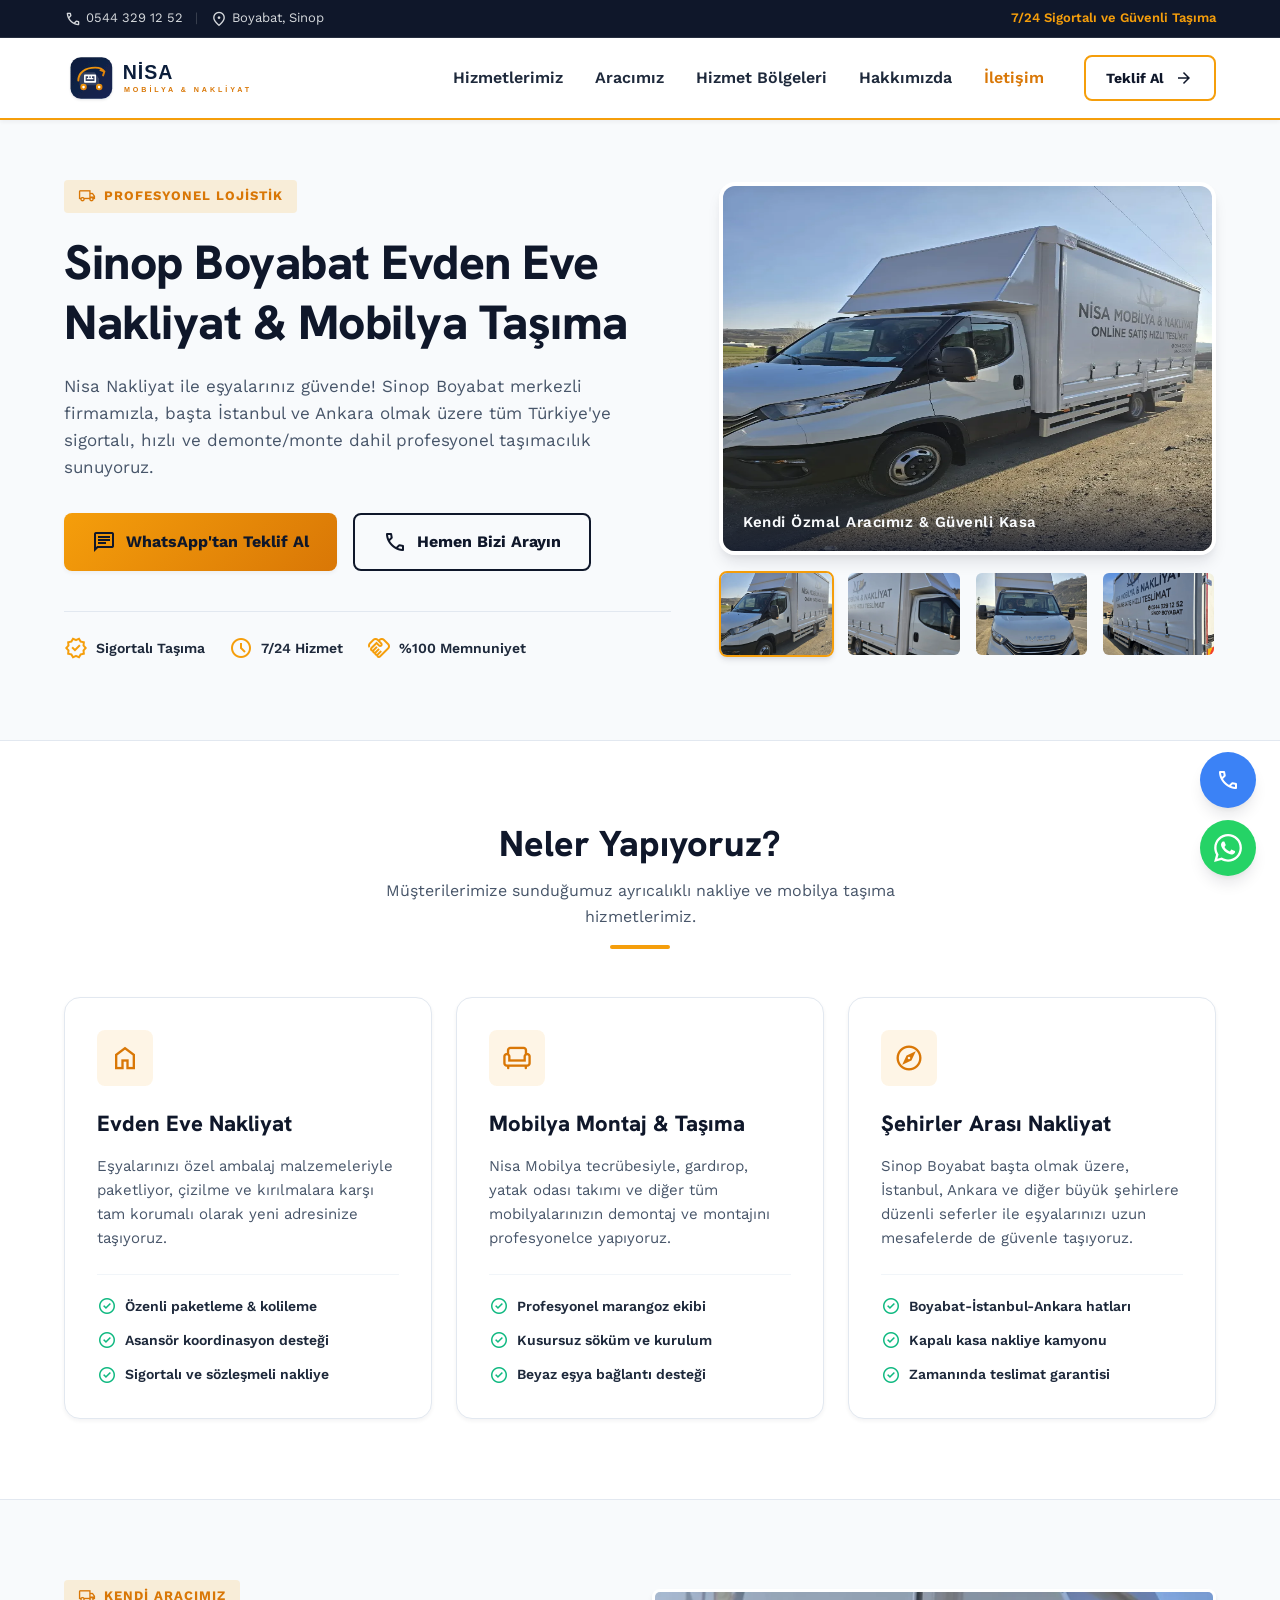
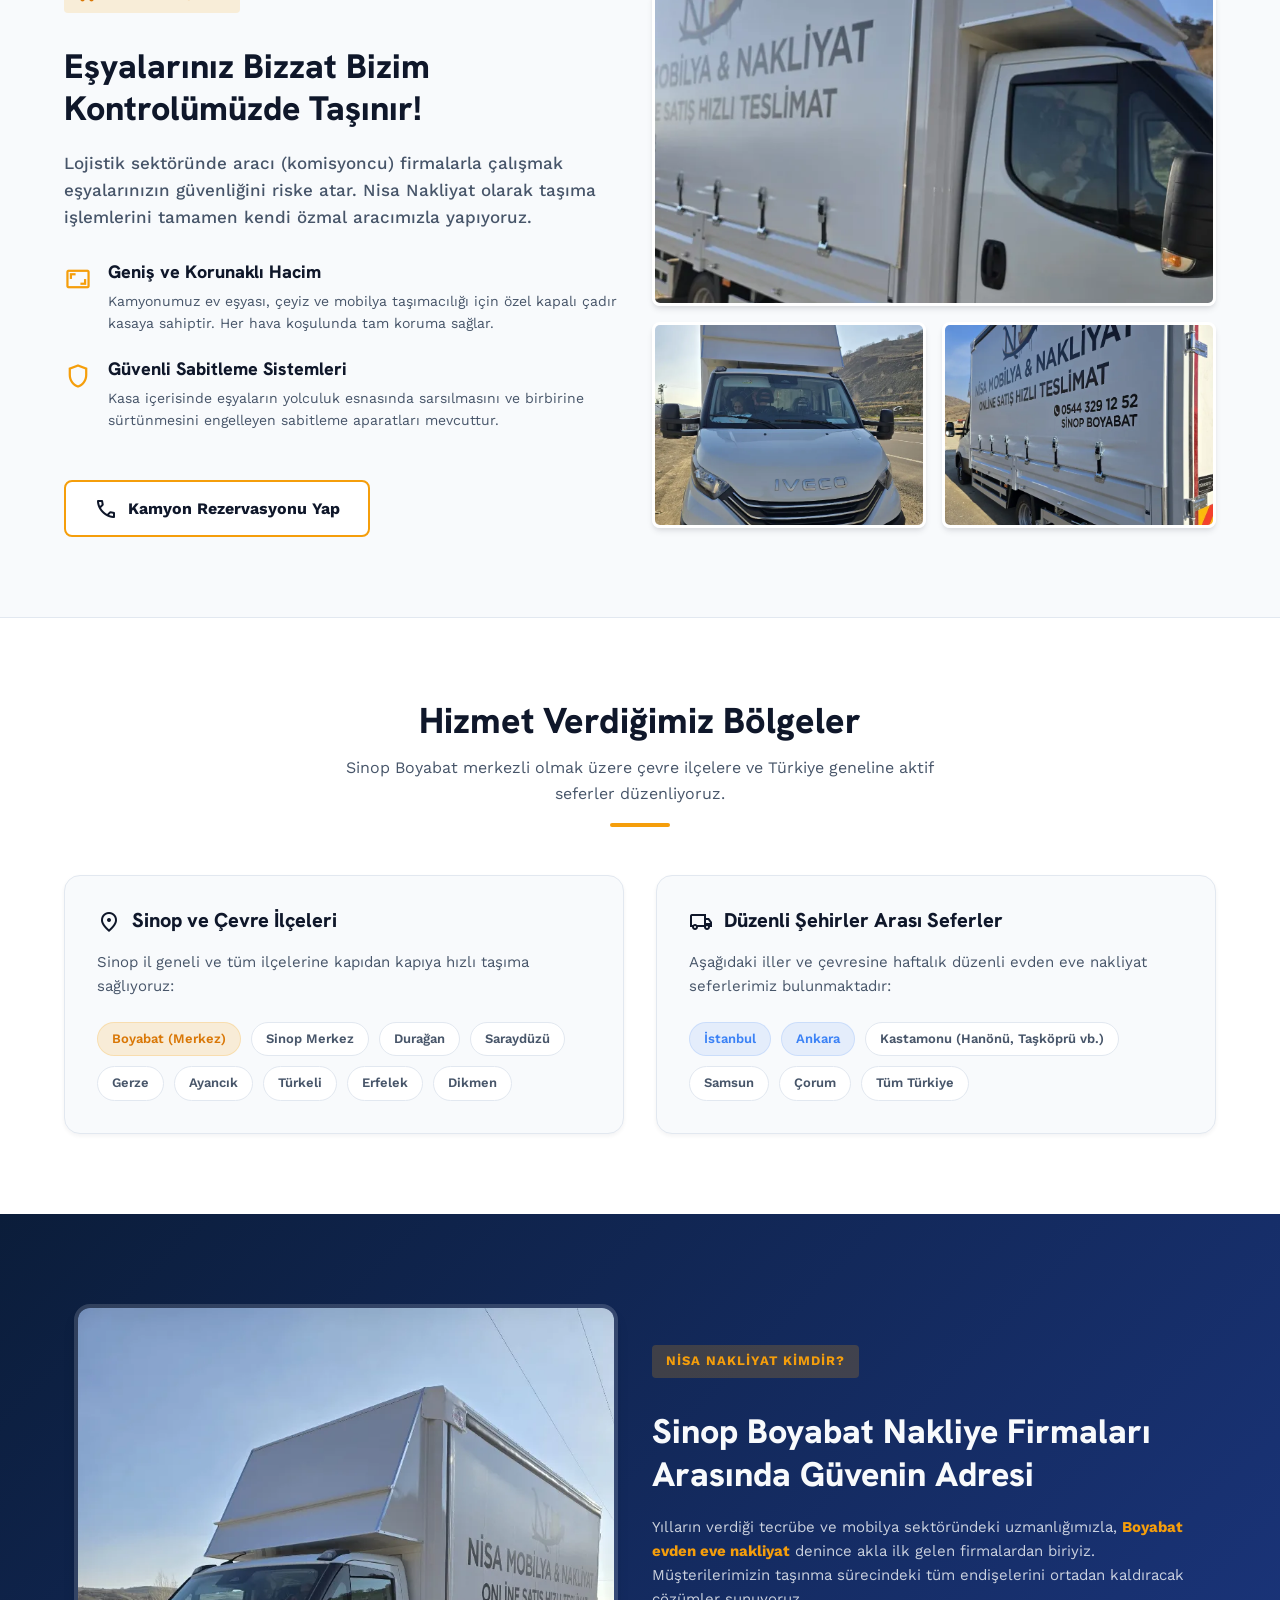
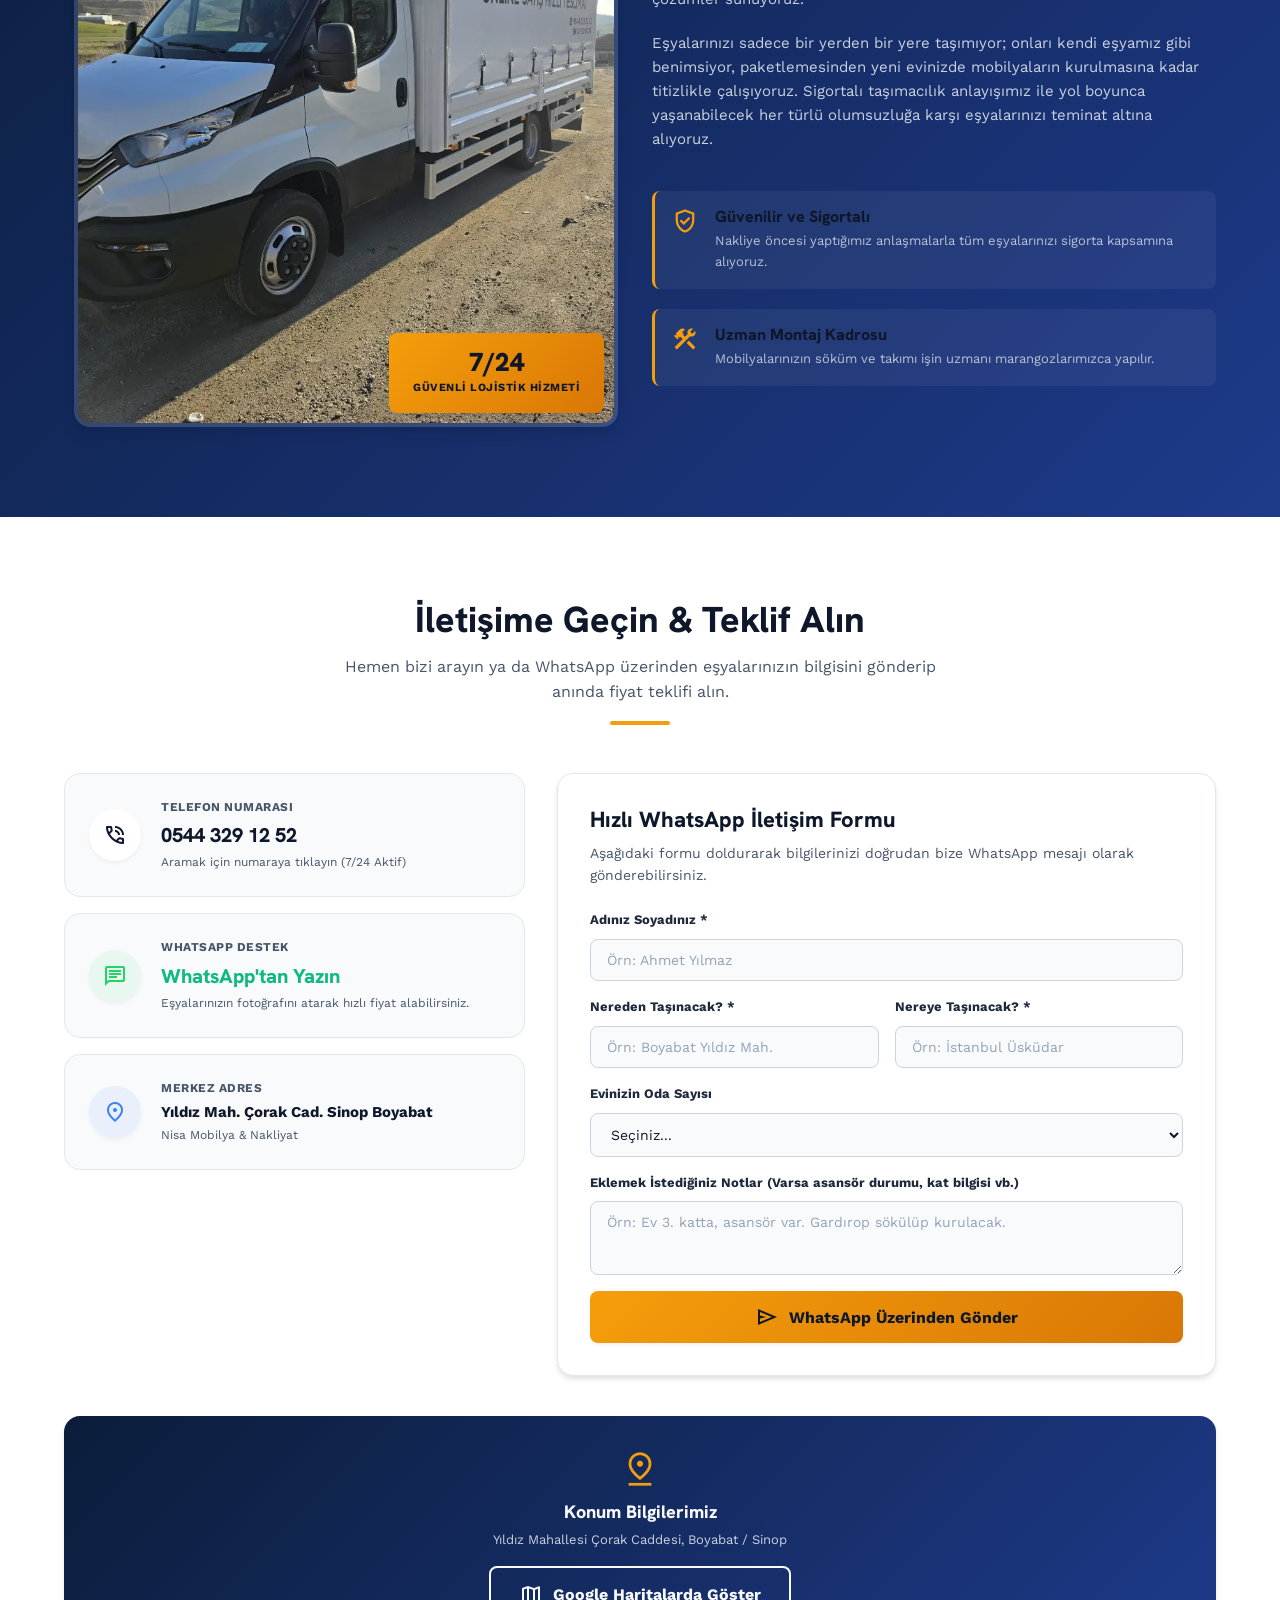
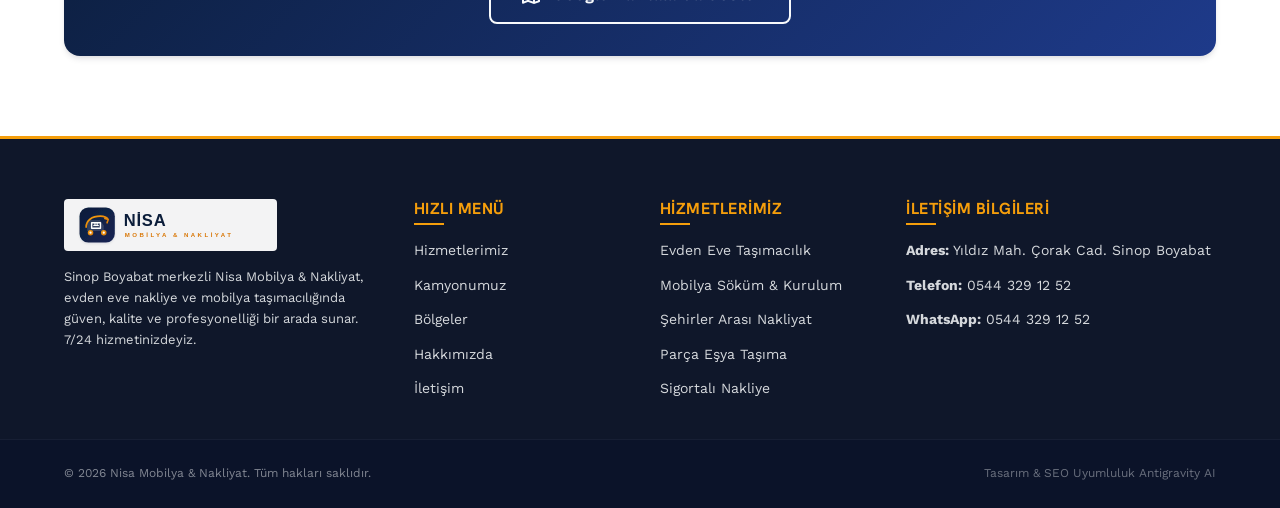
==== index.html @ 4dc44c71 "feat: Nisa Nakliyat SEO Landing Page" ====
<!DOCTYPE html>
<html lang="tr" class="scroll-smooth">
<head>
  <meta charset="UTF-8">
  <meta name="viewport" content="width=device-width, initial-scale=1.0">
  
  <!-- SEO Meta Tags -->
  <title>Boyabat Evden Eve Nakliyat & Mobilya Taşıma | Nisa Nakliyat</title>
  <meta name="description" content="Sinop Boyabat evden eve nakliyat, mobilya taşıma ve montaj hizmetleri. Boyabat'tan İstanbul ve Ankara başta olmak üzere tüm Türkiye'ye 7/24 sigortalı, güvenli nakliye.">
  <meta name="keywords" content="boyabat evden eve nakliyat, boyabat nakliyat, sinop boyabat nakliye, boyabat nakliye firmaları, nisa nakliyat, boyabat mobilya taşıma, durağan nakliyat, saraydüzü nakliyat, gerze nakliyat, sinop evden eve nakliyat, kastamonu nakliyat">
  <meta name="author" content="Nisa Nakliyat">
  <link rel="canonical" href="https://nisa-nakliyat.vercel.app/">
  
  <!-- Open Graph / Facebook -->
  <meta property="og:type" content="website">
  <meta property="og:url" content="https://nisa-nakliyat.vercel.app/">
  <meta property="og:title" content="Boyabat Evden Eve Nakliyat & Mobilya Taşıma | Nisa Nakliyat">
  <meta property="og:description" content="Sinop Boyabat'ta sigortalı, güvenli evden eve nakliyat ve mobilya taşıma. 7/24 kesintisiz hizmet ve uzman kadro.">
  <meta property="og:image" content="https://nisa-nakliyat.vercel.app/images/truck-landscape.webp">

  <!-- Twitter -->
  <meta property="twitter:card" content="summary_large_image">
  <meta property="twitter:url" content="https://nisa-nakliyat.vercel.app/">
  <meta property="twitter:title" content="Boyabat Evden Eve Nakliyat & Mobilya Taşıma | Nisa Nakliyat">
  <meta property="twitter:description" content="Sinop Boyabat'ta sigortalı, güvenli evden eve nakliyat ve mobilya taşıma. 7/24 kesintisiz hizmet ve uzman kadro.">
  <meta property="twitter:image" content="https://nisa-nakliyat.vercel.app/images/truck-landscape.webp">

  <!-- Fonts & Icons -->
  <link rel="preconnect" href="https://fonts.googleapis.com">
  <link rel="preconnect" href="https://fonts.gstatic.com" crossorigin>
  <link href="https://fonts.googleapis.com/css2?family=Hanken+Grotesk:wght@400;600;700;800;900&family=Work+Sans:wght@400;500;600&display=swap" rel="stylesheet">
  <link href="https://fonts.googleapis.com/css2?family=Material+Symbols+Outlined:wght,FILL@100..700,0..1" rel="stylesheet" />

  <!-- Stylesheet -->
  <link rel="stylesheet" href="style.css">

  <!-- JSON-LD LocalBusiness Structured Data (Critical for Google Local SEO) -->
  <script type="application/ld+json">
  {
    "@context": "https://schema.org",
    "@type": "MovingCompany",
    "name": "Nisa Nakliyat",
    "alternateName": "Nisa Mobilya & Nakliyat",
    "image": [
      "https://nisa-nakliyat.vercel.app/images/truck-landscape.webp",
      "https://nisa-nakliyat.vercel.app/images/truck-side.webp",
      "https://nisa-nakliyat.vercel.app/images/truck-front.webp"
    ],
    "@id": "https://nisa-nakliyat.vercel.app/#movingcompany",
    "url": "https://nisa-nakliyat.vercel.app/",
    "telephone": "+905443291252",
    "priceRange": "$$",
    "address": {
      "@type": "PostalAddress",
      "streetAddress": "Yıldız Mah. Çorak Cad.",
      "addressLocality": "Boyabat",
      "addressRegion": "Sinop",
      "postalCode": "57200",
      "addressCountry": "TR"
    },
    "geo": {
      "@type": "GeoCoordinates",
      "latitude": 41.4683,
      "longitude": 34.7675
    },
    "openingHoursSpecification": {
      "@type": "OpeningHoursSpecification",
      "dayOfWeek": [
        "Monday",
        "Tuesday",
        "Wednesday",
        "Thursday",
        "Friday",
        "Saturday",
        "Sunday"
      ],
      "opens": "00:00",
      "closes": "23:59"
    },
    "sameAs": [
      "https://wa.me/905443291252"
    ],
    "areaServed": [
      {
        "@type": "AdministrativeArea",
        "name": "Boyabat"
      },
      {
        "@type": "AdministrativeArea",
        "name": "Sinop"
      },
      {
        "@type": "AdministrativeArea",
        "name": "Durağan"
      },
      {
        "@type": "AdministrativeArea",
        "name": "Saraydüzü"
      },
      {
        "@type": "AdministrativeArea",
        "name": "Gerze"
      },
      {
        "@type": "AdministrativeArea",
        "name": "Kastamonu"
      },
      {
        "@type": "AdministrativeArea",
        "name": "İstanbul"
      },
      {
        "@type": "AdministrativeArea",
        "name": "Ankara"
      }
    ]
  }
  </script>
</head>
<body>

  <!-- Top Contact Strip -->
  <div class="top-bar">
    <div class="container top-bar-content">
      <div class="top-info">
        <a href="tel:+905443291252" class="top-link">
          <span class="material-symbols-outlined icon-small">call</span>
          <span>0544 329 12 52</span>
        </a>
        <span class="top-separator">|</span>
        <span class="top-text">
          <span class="material-symbols-outlined icon-small">location_on</span>
          <span>Boyabat, Sinop</span>
        </span>
      </div>
      <div class="top-tagline">7/24 Sigortalı ve Güvenli Taşıma</div>
    </div>
  </div>

  <!-- Header & Navigation -->
  <header class="main-header">
    <div class="container header-container">
      <a href="#" class="logo-link">
        <img src="images/logo.svg" alt="Nisa Mobilya & Nakliyat Logo" class="logo-img">
      </a>
      
      <!-- Mobile Menu Toggle Button -->
      <button class="menu-toggle" id="menuToggleBtn" aria-label="Menüyü Aç">
        <span class="material-symbols-outlined">menu</span>
      </button>

      <!-- Navigation Menu -->
      <nav class="nav-menu" id="navMenu">
        <ul class="nav-list">
          <li><a href="#hizmetler" class="nav-link">Hizmetlerimiz</a></li>
          <li><a href="#kamyonumuz" class="nav-link">Aracımız</a></li>
          <li><a href="#bolgeler" class="nav-link">Hizmet Bölgeleri</a></li>
          <li><a href="#hakkimizda" class="nav-link">Hakkımızda</a></li>
          <li><a href="#iletisim" class="nav-link">İletişim</a></li>
        </ul>
        <a href="https://wa.me/905443291252" target="_blank" class="btn btn-secondary btn-header">
          <span>Teklif Al</span>
          <span class="material-symbols-outlined icon-sm">arrow_forward</span>
        </a>
      </nav>
    </div>
  </header>

  <main>
    <!-- Hero Section -->
    <section class="hero">
      <div class="container hero-container">
        <div class="hero-content">
          <div class="badge">
            <span class="material-symbols-outlined icon-small">local_shipping</span>
            <span>PROFESYONEL LOJİSTİK</span>
          </div>
          <h1>Sinop Boyabat Evden Eve Nakliyat &amp; Mobilya Taşıma</h1>
          <p class="hero-desc">
            Nisa Nakliyat ile eşyalarınız güvende! Sinop Boyabat merkezli firmamızla, başta İstanbul ve Ankara olmak üzere tüm Türkiye'ye sigortalı, hızlı ve demonte/monte dahil profesyonel taşımacılık sunuyoruz.
          </p>
          <div class="hero-actions">
            <a href="https://wa.me/905443291252" target="_blank" class="btn btn-primary">
              <span class="material-symbols-outlined">chat</span>
              <span>WhatsApp'tan Teklif Al</span>
            </a>
            <a href="tel:+905443291252" class="btn btn-outline">
              <span class="material-symbols-outlined">call</span>
              <span>Hemen Bizi Arayın</span>
            </a>
          </div>
          
          <!-- Trust Indicators -->
          <div class="trust-strip">
            <div class="trust-item">
              <span class="material-symbols-outlined text-gold">verified</span>
              <span>Sigortalı Taşıma</span>
            </div>
            <div class="trust-item">
              <span class="material-symbols-outlined text-gold">schedule</span>
              <span>7/24 Hizmet</span>
            </div>
            <div class="trust-item">
              <span class="material-symbols-outlined text-gold">handshake</span>
              <span>%100 Memnuniyet</span>
            </div>
          </div>
        </div>
        
        <!-- Hero Interactive Image Showcasing Our Real Truck -->
        <div class="hero-gallery">
          <div class="gallery-wrapper">
            <img src="images/truck-landscape.webp" alt="Nisa Nakliyat Hizmet Kamyonu" id="heroMainImage" class="hero-main-img">
            <div class="gallery-overlay">
              <span class="overlay-text">Kendi Özmal Aracımız &amp; Güvenli Kasa</span>
            </div>
          </div>
          <div class="gallery-thumbs">
            <button class="thumb-btn active" data-src="images/truck-landscape.webp" aria-label="Görsel 1">
              <img src="images/truck-landscape.webp" alt="Kamyon Manzara">
            </button>
            <button class="thumb-btn" data-src="images/truck-side.webp" aria-label="Görsel 2">
              <img src="images/truck-side.webp" alt="Kamyon Yan Görünüm">
            </button>
            <button class="thumb-btn" data-src="images/truck-front.webp" aria-label="Görsel 3">
              <img src="images/truck-front.webp" alt="Kamyon Ön Görünüm">
            </button>
            <button class="thumb-btn" data-src="images/truck-detail.webp" aria-label="Görsel 4">
              <img src="images/truck-detail.webp" alt="Kamyon İletişim Detay">
            </button>
          </div>
        </div>
      </div>
    </section>

    <!-- Services Bento Grid -->
    <section id="hizmetler" class="services py-section">
      <div class="container">
        <div class="section-title text-center">
          <h2>Neler Yapıyoruz?</h2>
          <p>Müşterilerimize sunduğumuz ayrıcalıklı nakliye ve mobilya taşıma hizmetlerimiz.</p>
          <div class="title-line"></div>
        </div>
        
        <div class="grid grid-3">
          <!-- Card 1: Evden Eve Nakliyat -->
          <div class="service-card animate-on-scroll">
            <div class="card-icon">
              <span class="material-symbols-outlined">home</span>
            </div>
            <h3>Evden Eve Nakliyat</h3>
            <p>Eşyalarınızı özel ambalaj malzemeleriyle paketliyor, çizilme ve kırılmalara karşı tam korumalı olarak yeni adresinize taşıyoruz.</p>
            <ul class="card-features">
              <li><span class="material-symbols-outlined text-green icon-sm">check_circle</span> Özenli paketleme & kolileme</li>
              <li><span class="material-symbols-outlined text-green icon-sm">check_circle</span> Asansör koordinasyon desteği</li>
              <li><span class="material-symbols-outlined text-green icon-sm">check_circle</span> Sigortalı ve sözleşmeli nakliye</li>
            </ul>
          </div>

          <!-- Card 2: Mobilya Taşıma & Montaj -->
          <div class="service-card animate-on-scroll">
            <div class="card-icon">
              <span class="material-symbols-outlined">chair</span>
            </div>
            <h3>Mobilya Montaj &amp; Taşıma</h3>
            <p>Nisa Mobilya tecrübesiyle, gardırop, yatak odası takımı ve diğer tüm mobilyalarınızın demontaj ve montajını profesyonelce yapıyoruz.</p>
            <ul class="card-features">
              <li><span class="material-symbols-outlined text-green icon-sm">check_circle</span> Profesyonel marangoz ekibi</li>
              <li><span class="material-symbols-outlined text-green icon-sm">check_circle</span> Kusursuz söküm ve kurulum</li>
              <li><span class="material-symbols-outlined text-green icon-sm">check_circle</span> Beyaz eşya bağlantı desteği</li>
            </ul>
          </div>

          <!-- Card 3: Şehirler Arası Lojistik -->
          <div class="service-card animate-on-scroll">
            <div class="card-icon">
              <span class="material-symbols-outlined">explore</span>
            </div>
            <h3>Şehirler Arası Nakliyat</h3>
            <p>Sinop Boyabat başta olmak üzere, İstanbul, Ankara ve diğer büyük şehirlere düzenli seferler ile eşyalarınızı uzun mesafelerde de güvenle taşıyoruz.</p>
            <ul class="card-features">
              <li><span class="material-symbols-outlined text-green icon-sm">check_circle</span> Boyabat-İstanbul-Ankara hatları</li>
              <li><span class="material-symbols-outlined text-green icon-sm">check_circle</span> Kapalı kasa nakliye kamyonu</li>
              <li><span class="material-symbols-outlined text-green icon-sm">check_circle</span> Zamanında teslimat garantisi</li>
            </ul>
          </div>
        </div>
      </div>
    </section>

    <!-- Detailed Truck Section -->
    <section id="kamyonumuz" class="truck-details py-section bg-light">
      <div class="container">
        <div class="grid grid-2 items-center">
          <div class="truck-content animate-on-scroll">
            <div class="badge">
              <span class="material-symbols-outlined icon-small">local_shipping</span>
              <span>KENDİ ARACIMIZ</span>
            </div>
            <h2>Eşyalarınız Bizzat Bizim Kontrolümüzde Taşınır!</h2>
            <p class="lead-text">
              Lojistik sektöründe aracı (komisyoncu) firmalarla çalışmak eşyalarınızın güvenliğini riske atar. Nisa Nakliyat olarak taşıma işlemlerini tamamen kendi özmal aracımızla yapıyoruz.
            </p>
            <div class="spec-list">
              <div class="spec-item">
                <span class="material-symbols-outlined spec-icon">aspect_ratio</span>
                <div>
                  <h4>Geniş ve Korunaklı Hacim</h4>
                  <p>Kamyonumuz ev eşyası, çeyiz ve mobilya taşımacılığı için özel kapalı çadır kasaya sahiptir. Her hava koşulunda tam koruma sağlar.</p>
                </div>
              </div>
              <div class="spec-item">
                <span class="material-symbols-outlined spec-icon">shield</span>
                <div>
                  <h4>Güvenli Sabitleme Sistemleri</h4>
                  <p>Kasa içerisinde eşyaların yolculuk esnasında sarsılmasını ve birbirine sürtünmesini engelleyen sabitleme aparatları mevcuttur.</p>
                </div>
              </div>
            </div>
            <a href="tel:+905443291252" class="btn btn-secondary mt-4">
              <span class="material-symbols-outlined">call</span>
              <span>Kamyon Rezervasyonu Yap</span>
            </a>
          </div>
          
          <div class="truck-showcase-grid animate-on-scroll">
            <div class="grid-img-card h-large">
              <img src="images/truck-side.webp" alt="Nisa Nakliyat Kamyon Yan Görünüm">
            </div>
            <div class="grid-img-card">
              <img src="images/truck-front.webp" alt="Nisa Nakliyat Kamyon Ön Görünüm">
            </div>
            <div class="grid-img-card">
              <img src="images/truck-detail.webp" alt="Nisa Nakliyat Kamyon Detay">
            </div>
          </div>
        </div>
      </div>
    </section>

    <!-- Service Regions Section -->
    <section id="bolgeler" class="regions py-section">
      <div class="container">
        <div class="section-title text-center">
          <h2>Hizmet Verdiğimiz Bölgeler</h2>
          <p>Sinop Boyabat merkezli olmak üzere çevre ilçelere ve Türkiye geneline aktif seferler düzenliyoruz.</p>
          <div class="title-line"></div>
        </div>

        <div class="regions-container">
          <!-- Local Districts -->
          <div class="region-box animate-on-scroll">
            <h3><span class="material-symbols-outlined icon-align">location_on</span> Sinop ve Çevre İlçeleri</h3>
            <p>Sinop il geneli ve tüm ilçelerine kapıdan kapıya hızlı taşıma sağlıyoruz:</p>
            <div class="tag-cloud">
              <span class="tag tag-primary">Boyabat (Merkez)</span>
              <span class="tag">Sinop Merkez</span>
              <span class="tag">Durağan</span>
              <span class="tag">Saraydüzü</span>
              <span class="tag">Gerze</span>
              <span class="tag">Ayancık</span>
              <span class="tag">Türkeli</span>
              <span class="tag">Erfelek</span>
              <span class="tag">Dikmen</span>
            </div>
          </div>

          <!-- Intercity Routes -->
          <div class="region-box animate-on-scroll">
            <h3><span class="material-symbols-outlined icon-align">local_shipping</span> Düzenli Şehirler Arası Seferler</h3>
            <p>Aşağıdaki iller ve çevresine haftalık düzenli evden eve nakliyat seferlerimiz bulunmaktadır:</p>
            <div class="tag-cloud">
              <span class="tag tag-secondary">İstanbul</span>
              <span class="tag tag-secondary">Ankara</span>
              <span class="tag">Kastamonu (Hanönü, Taşköprü vb.)</span>
              <span class="tag">Samsun</span>
              <span class="tag">Çorum</span>
              <span class="tag">Tüm Türkiye</span>
            </div>
          </div>
        </div>
      </div>
    </section>

    <!-- About Section with Strong Copy -->
    <section id="hakkimizda" class="about py-section bg-navy text-light">
      <div class="container">
        <div class="grid grid-2 items-center">
          <div class="about-image animate-on-scroll">
            <img src="images/truck-landscape.webp" alt="Boyabat Nakliye Firması Nisa Nakliyat" class="rounded-lg shadow-lg">
            <div class="experience-badge">
              <span class="number">7/24</span>
              <span class="text">Güvenli Lojistik Hizmeti</span>
            </div>
          </div>
          
          <div class="about-content animate-on-scroll">
            <div class="badge badge-accent">NİSA NAKLİYAT KİMDİR?</div>
            <h2>Sinop Boyabat Nakliye Firmaları Arasında Güvenin Adresi</h2>
            <p>
              Yılların verdiği tecrübe ve mobilya sektöründeki uzmanlığımızla, <strong>Boyabat evden eve nakliyat</strong> denince akla ilk gelen firmalardan biriyiz. Müşterilerimizin taşınma sürecindeki tüm endişelerini ortadan kaldıracak çözümler sunuyoruz.
            </p>
            <p>
              Eşyalarınızı sadece bir yerden bir yere taşımıyor; onları kendi eşyamız gibi benimsiyor, paketlemesinden yeni evinizde mobilyaların kurulmasına kadar titizlikle çalışıyoruz. Sigortalı taşımacılık anlayışımız ile yol boyunca yaşanabilecek her türlü olumsuzluğa karşı eşyalarınızı teminat altına alıyoruz.
            </p>
            
            <div class="icon-features">
              <div class="icon-feature-item">
                <span class="material-symbols-outlined feature-icon">verified_user</span>
                <div>
                  <h5>Güvenilir ve Sigortalı</h5>
                  <p>Nakliye öncesi yaptığımız anlaşmalarla tüm eşyalarınızı sigorta kapsamına alıyoruz.</p>
                </div>
              </div>
              <div class="icon-feature-item">
                <span class="material-symbols-outlined feature-icon">construction</span>
                <div>
                  <h5>Uzman Montaj Kadrosu</h5>
                  <p>Mobilyalarınızın söküm ve takımı işin uzmanı marangozlarımızca yapılır.</p>
                </div>
              </div>
            </div>
          </div>
        </div>
      </div>
    </section>

    <!-- Interactive Contact Section -->
    <section id="iletisim" class="contact py-section">
      <div class="container">
        <div class="section-title text-center">
          <h2>İletişime Geçin &amp; Teklif Alın</h2>
          <p>Hemen bizi arayın ya da WhatsApp üzerinden eşyalarınızın bilgisini gönderip anında fiyat teklifi alın.</p>
          <div class="title-line"></div>
        </div>

        <div class="grid grid-12 gap-medium items-stretch">
          <!-- Contact Details Cards -->
          <div class="col-span-5 flex flex-column gap-small">
            
            <!-- Phone Card -->
            <div class="contact-card animate-on-scroll">
              <span class="material-symbols-outlined contact-card-icon">phone_in_talk</span>
              <div class="contact-card-info">
                <span class="label">Telefon Numarası</span>
                <a href="tel:+905443291252" class="value">0544 329 12 52</a>
                <p class="desc">Aramak için numaraya tıklayın (7/24 Aktif)</p>
              </div>
            </div>

            <!-- WhatsApp Card -->
            <div class="contact-card animate-on-scroll">
              <span class="material-symbols-outlined contact-card-icon text-green">chat</span>
              <div class="contact-card-info">
                <span class="label">WhatsApp Destek</span>
                <a href="https://wa.me/905443291252" target="_blank" class="value text-green">WhatsApp'tan Yazın</a>
                <p class="desc">Eşyalarınızın fotoğrafını atarak hızlı fiyat alabilirsiniz.</p>
              </div>
            </div>

            <!-- Address Card -->
            <div class="contact-card animate-on-scroll">
              <span class="material-symbols-outlined contact-card-icon text-blue">location_on</span>
              <div class="contact-card-info">
                <span class="label">Merkez Adres</span>
                <address class="value-text">Yıldız Mah. Çorak Cad. Sinop Boyabat</address>
                <p class="desc">Nisa Mobilya &amp; Nakliyat</p>
              </div>
            </div>

          </div>

          <!-- Contact Form / Map Column -->
          <div class="col-span-7 contact-form-wrapper animate-on-scroll">
            <h3>Hızlı WhatsApp İletişim Formu</h3>
            <p class="form-desc">Aşağıdaki formu doldurarak bilgilerinizi doğrudan bize WhatsApp mesajı olarak gönderebilirsiniz.</p>
            
            <form id="whatsappForm" class="wp-form">
              <div class="form-group">
                <label for="userName">Adınız Soyadınız *</label>
                <input type="text" id="userName" name="name" placeholder="Örn: Ahmet Yılmaz" required>
              </div>
              
              <div class="grid grid-2 gap-small">
                <div class="form-group">
                  <label for="fromLocation">Nereden Taşınacak? *</label>
                  <input type="text" id="fromLocation" name="from" placeholder="Örn: Boyabat Yıldız Mah." required>
                </div>
                <div class="form-group">
                  <label for="toLocation">Nereye Taşınacak? *</label>
                  <input type="text" id="toLocation" name="to" placeholder="Örn: İstanbul Üsküdar" required>
                </div>
              </div>
              
              <div class="form-group">
                <label for="houseType">Evinizin Oda Sayısı</label>
                <select id="houseType" name="house">
                  <option value="Belirtilmedi">Seçiniz...</option>
                  <option value="1+1">1+1 Daire</option>
                  <option value="2+1">2+1 Daire</option>
                  <option value="3+1">3+1 Daire</option>
                  <option value="4+1 ve üzeri">4+1 veya daha büyük</option>
                  <option value="Tek oda / Parça Eşya">Parça Eşya / Öğrenci Evi</option>
                </select>
              </div>

              <div class="form-group">
                <label for="userNotes">Eklemek İstediğiniz Notlar (Varsa asansör durumu, kat bilgisi vb.)</label>
                <textarea id="userNotes" name="notes" rows="3" placeholder="Örn: Ev 3. katta, asansör var. Gardırop sökülüp kurulacak."></textarea>
              </div>

              <button type="submit" class="btn btn-primary btn-block">
                <span class="material-symbols-outlined">send</span>
                <span>WhatsApp Üzerinden Gönder</span>
              </button>
            </form>
          </div>
        </div>

        <!-- Google Maps Embed/Placeholder Link for Boyabat location -->
        <div class="map-container mt-medium animate-on-scroll">
          <div class="map-placeholder">
            <span class="material-symbols-outlined map-icon">pin_drop</span>
            <h3>Konum Bilgilerimiz</h3>
            <p>Yıldız Mahallesi Çorak Caddesi, Boyabat / Sinop</p>
            <a href="https://maps.google.com/?q=Yıldız+Mahallesi+Çorak+Caddesi+Boyabat+Sinop" target="_blank" class="btn btn-outline btn-white">
              <span class="material-symbols-outlined">map</span>
              <span>Google Haritalarda Göster</span>
            </a>
          </div>
        </div>
      </div>
    </section>
  </main>

  <!-- Footer -->
  <footer class="main-footer">
    <div class="container footer-grid">
      <div class="footer-brand">
        <img src="images/logo.svg" alt="Nisa Nakliyat Logo" class="footer-logo">
        <p class="footer-about">
          Sinop Boyabat merkezli Nisa Mobilya &amp; Nakliyat, evden eve nakliye ve mobilya taşımacılığında güven, kalite ve profesyonelliği bir arada sunar. 7/24 hizmetinizdeyiz.
        </p>
      </div>

      <div class="footer-links">
        <h4>Hızlı Menü</h4>
        <ul>
          <li><a href="#hizmetler">Hizmetlerimiz</a></li>
          <li><a href="#kamyonumuz">Kamyonumuz</a></li>
          <li><a href="#bolgeler">Bölgeler</a></li>
          <li><a href="#hakkimizda">Hakkımızda</a></li>
          <li><a href="#iletisim">İletişim</a></li>
        </ul>
      </div>

      <div class="footer-services">
        <h4>Hizmetlerimiz</h4>
        <ul>
          <li><a href="#hizmetler">Evden Eve Taşımacılık</a></li>
          <li><a href="#hizmetler">Mobilya Söküm &amp; Kurulum</a></li>
          <li><a href="#hizmetler">Şehirler Arası Nakliyat</a></li>
          <li><a href="#hizmetler">Parça Eşya Taşıma</a></li>
          <li><a href="#hizmetler">Sigortalı Nakliye</a></li>
        </ul>
      </div>

      <div class="footer-contact">
        <h4>İletişim Bilgileri</h4>
        <p><strong>Adres:</strong> Yıldız Mah. Çorak Cad. Sinop Boyabat</p>
        <p><strong>Telefon:</strong> <a href="tel:+905443291252">0544 329 12 52</a></p>
        <p><strong>WhatsApp:</strong> <a href="https://wa.me/905443291252" target="_blank">0544 329 12 52</a></p>
      </div>
    </div>

    <div class="footer-bottom">
      <div class="container footer-bottom-content">
        <p class="copyright">&copy; 2026 Nisa Mobilya &amp; Nakliyat. Tüm hakları saklıdır.</p>
        <p class="developer">Tasarım &amp; SEO Uyumluluk Antigravity AI</p>
      </div>
    </div>
  </footer>

  <!-- Floating Call-to-Action Buttons for Mobile Conversion -->
  <div class="floating-actions">
    <a href="tel:+905443291252" class="float-btn float-phone" aria-label="Bizi Arayın">
      <span class="material-symbols-outlined">call</span>
    </a>
    <a href="https://wa.me/905443291252" target="_blank" class="float-btn float-wa" aria-label="WhatsApp'tan Yazın">
      <svg fill="currentColor" viewBox="0 0 24 24" width="28" height="28" xmlns="http://www.w3.org/2000/svg">
        <path d="M.057 24l1.687-6.163c-1.041-1.804-1.588-3.849-1.587-5.946.003-6.556 5.338-11.891 11.893-11.891 3.181.001 6.167 1.24 8.413 3.488 2.245 2.248 3.481 5.236 3.48 8.414-.003 6.557-5.338 11.892-11.893 11.892-1.99-.001-3.951-.5-5.688-1.448l-6.305 1.654zm6.597-3.807c1.676.995 3.276 1.591 5.392 1.592 5.448 0 9.886-4.438 9.889-9.885.002-5.462-4.415-9.89-9.881-9.892-5.452 0-9.887 4.434-9.889 9.884-.001 2.225.651 3.891 1.746 5.634l-.999 3.648 3.742-.981zm11.387-5.464c-.074-.124-.272-.198-.57-.347-.297-.149-1.758-.868-2.031-.967-.272-.099-.47-.149-.669.149-.198.297-.768.967-.941 1.165-.173.198-.347.223-.644.074-.297-.149-1.255-.462-2.39-1.475-.883-.788-1.48-1.761-1.653-2.059-.173-.297-.018-.458.13-.606.134-.133.297-.347.446-.521.151-.172.2-.296.3-.495.099-.198.05-.372-.025-.521-.075-.148-.669-1.611-.916-2.206-.242-.579-.487-.501-.669-.51l-.57-.01c-.198 0-.52.074-.792.372s-1.04 1.016-1.04 2.479 1.065 2.876 1.213 3.074c.149.198 2.095 3.2 5.076 4.487.709.306 1.263.489 1.694.626.712.226 1.36.194 1.872.118.571-.085 1.758-.719 2.006-1.413.248-.695.248-1.29.173-1.414z"></path>
      </svg>
    </a>
  </div>

  <!-- Scripts -->
  <script src="main.js"></script>
</body>
</html>
---- style.css ----
/* Custom CSS for Nisa Nakliyat Landing Page */

/* ==========================================
   1. CSS VARIABLES & SYSTEM DESIGN
   ========================================== */
:root {
  /* Color Palette */
  --primary-navy: #0f172a;       /* Slate 900 (Deep Navy) */
  --primary-light: #1e293b;      /* Slate 800 */
  --accent-gold: #f59e0b;       /* Amber 500 (Golden Gold) */
  --accent-gold-hover: #d97706; /* Amber 600 */
  --accent-blue: #3b82f6;       /* Blue 500 */
  
  --text-dark: #0f172a;         /* Body Text Dark */
  --text-muted: #475569;        /* Body Text Slate Muted */
  --text-light: #f8fafc;        /* Off-white */
  
  --bg-white: #ffffff;
  --bg-light: #f8fafc;          /* Light Gray-Blue background */
  --bg-navy-gradient: linear-gradient(135deg, #0b1d3a 0%, #1e3a8a 100%);
  --bg-gold-gradient: linear-gradient(135deg, #f59e0b 0%, #d97706 100%);
  
  /* Status Colors */
  --color-green: #25d366;       /* WhatsApp Green */
  --color-green-hover: #128c7e;
  
  /* Typography */
  --font-headline: 'Hanken Grotesk', sans-serif;
  --font-body: 'Work Sans', sans-serif;
  
  /* Shadows */
  --shadow-sm: 0 2px 4px rgba(15, 23, 42, 0.05);
  --shadow-md: 0 4px 6px -1px rgba(15, 23, 42, 0.1), 0 2px 4px -1px rgba(15, 23, 42, 0.06);
  --shadow-lg: 0 10px 15px -3px rgba(15, 23, 42, 0.1), 0 4px 6px -2px rgba(15, 23, 42, 0.05);
  --shadow-xl: 0 20px 25px -5px rgba(15, 23, 42, 0.1), 0 10px 10px -5px rgba(15, 23, 42, 0.04);
  --shadow-glow: 0 0 20px rgba(245, 158, 11, 0.15);
  
  /* Borders & Radius */
  --radius-sm: 4px;
  --radius-md: 8px;
  --radius-lg: 16px;
  --radius-full: 9999px;
  
  /* Transitions */
  --transition-fast: 0.2s ease;
  --transition-normal: 0.3s ease;
  --transition-slow: 0.5s cubic-bezier(0.4, 0, 0.2, 1);
  
  /* Spacing Constraints */
  --container-max-width: 1200px;
}

/* ==========================================
   2. GLOBAL RESETS & STYLES
   ========================================== */
*, *::before, *::after {
  box-sizing: border-box;
  margin: 0;
  padding: 0;
}

body {
  font-family: var(--font-body);
  font-size: 16px;
  line-height: 1.6;
  color: var(--text-dark);
  background-color: var(--bg-white);
  overflow-x: hidden;
  -webkit-font-smoothing: antialiased;
}

h1, h2, h3, h4, h5, h6 {
  font-family: var(--font-headline);
  font-weight: 800;
  line-height: 1.25;
  color: var(--primary-navy);
}

a {
  text-decoration: none;
  color: inherit;
  transition: color var(--transition-fast);
}

img {
  max-width: 100%;
  height: auto;
  display: block;
}

ul {
  list-style: none;
}

button, input, select, textarea {
  font-family: inherit;
  font-size: inherit;
  color: inherit;
  border: none;
  background: none;
  outline: none;
}

.scroll-smooth {
  scroll-behavior: smooth;
}

/* ==========================================
   3. LAYOUT UTILITIES
   ========================================== */
.container {
  width: 100%;
  max-width: var(--container-max-width);
  margin-right: auto;
  margin-left: auto;
  padding-right: 24px;
  padding-left: 24px;
}

.grid {
  display: grid;
  gap: 24px;
}

.grid-2 { grid-template-columns: 1fr; }
.grid-3 { grid-template-columns: 1fr; }

@media (min-width: 768px) {
  .grid-2 { grid-template-columns: repeat(2, 1fr); }
  .grid-3 { grid-template-columns: repeat(3, 1fr); }
}

.grid-12 {
  display: grid;
  grid-template-columns: repeat(12, 1fr);
  gap: 24px;
}

.col-span-5 { grid-column: span 12; }
.col-span-7 { grid-column: span 12; }

@media (min-width: 992px) {
  .col-span-5 { grid-column: span 5; }
  .col-span-7 { grid-column: span 7; }
}

.flex { display: flex; }
.flex-column { flex-direction: column; }
.items-center { align-items: center; }
.items-stretch { align-items: stretch; }
.justify-between { justify-content: space-between; }
.justify-center { justify-content: center; }

.gap-xs { gap: 4px; }
.gap-small { gap: 16px; }
.gap-medium { gap: 32px; }

.py-section {
  padding-top: 80px;
  padding-bottom: 80px;
}

.bg-light { background-color: var(--bg-light); }
.bg-navy { background: var(--bg-navy-gradient); }
.text-light { color: var(--text-light); }
.text-light h1, .text-light h2, .text-light h3, .text-light h4 { color: var(--text-light); }
.text-center { text-align: center; }
.rounded-lg { border-radius: var(--radius-lg); }
.shadow-lg { box-shadow: var(--shadow-lg); }

.mt-4 { margin-top: 16px; }
.mt-medium { margin-top: 40px; }

.icon-small { font-size: 18px !important; vertical-align: middle; }
.icon-sm { font-size: 20px !important; vertical-align: middle; }
.icon-align { vertical-align: middle; margin-right: 6px; }

/* ==========================================
   4. BUTTONS
   ========================================== */
.btn {
  display: inline-flex;
  align-items: center;
  justify-content: center;
  gap: 10px;
  padding: 14px 28px;
  font-weight: 700;
  border-radius: var(--radius-md);
  cursor: pointer;
  transition: all var(--transition-fast);
}

.btn-primary {
  background: var(--bg-gold-gradient);
  color: var(--primary-navy);
  box-shadow: var(--shadow-sm);
}

.btn-primary:hover {
  transform: translateY(-2px);
  box-shadow: var(--shadow-md), var(--shadow-glow);
}

.btn-secondary {
  background-color: var(--bg-white);
  color: var(--primary-navy);
  border: 2px solid var(--accent-gold);
}

.btn-secondary:hover {
  background-color: var(--accent-gold);
  color: var(--primary-navy);
}

.btn-outline {
  background-color: transparent;
  color: var(--primary-navy);
  border: 2px solid var(--primary-navy);
}

.btn-outline:hover {
  background-color: var(--primary-navy);
  color: var(--bg-white);
}

.btn-outline.btn-white {
  color: var(--text-light);
  border-color: var(--text-light);
}

.btn-outline.btn-white:hover {
  background-color: var(--text-light);
  color: var(--primary-navy);
}

.btn-block {
  display: flex;
  width: 100%;
}

.btn-header {
  padding: 10px 20px;
  font-size: 14px;
}

/* ==========================================
   5. TOP CONTACT STRIP
   ========================================== */
.top-bar {
  background-color: var(--primary-navy);
  color: rgba(248, 250, 252, 0.85);
  font-size: 13px;
  padding: 8px 0;
  border-bottom: 1px solid rgba(248, 250, 252, 0.1);
}

.top-bar-content {
  display: flex;
  justify-content: space-between;
  align-items: center;
  flex-direction: column;
  gap: 6px;
}

@media (min-width: 576px) {
  .top-bar-content {
    flex-direction: row;
    gap: 0;
  }
}

.top-info {
  display: flex;
  align-items: center;
  gap: 12px;
}

.top-link:hover {
  color: var(--accent-gold);
}

.top-separator {
  color: rgba(248, 250, 252, 0.2);
}

.top-tagline {
  font-weight: 600;
  color: var(--accent-gold);
}

/* ==========================================
   6. HEADER & NAVIGATION
   ========================================== */
.main-header {
  position: sticky;
  top: 0;
  z-index: 1000;
  background-color: rgba(255, 255, 255, 0.95);
  backdrop-filter: blur(8px);
  -webkit-backdrop-filter: blur(8px);
  border-bottom: 2px solid var(--accent-gold);
  box-shadow: var(--shadow-sm);
  transition: all var(--transition-normal);
}

.header-container {
  display: flex;
  justify-content: space-between;
  align-items: center;
  height: 80px;
}

.logo-img {
  height: 52px;
  width: auto;
}

.menu-toggle {
  display: block;
  font-size: 32px;
  color: var(--primary-navy);
  cursor: pointer;
}

.nav-menu {
  position: absolute;
  top: 80px;
  left: 0;
  width: 100%;
  background-color: var(--bg-white);
  padding: 24px;
  box-shadow: var(--shadow-lg);
  display: none;
  flex-direction: column;
  gap: 20px;
  border-top: 1px solid #e2e8f0;
}

.nav-menu.active {
  display: flex;
}

.nav-list {
  display: flex;
  flex-direction: column;
  gap: 16px;
}

.nav-link {
  font-weight: 600;
  color: var(--primary-light);
  padding: 8px 0;
  position: relative;
}

.nav-link:hover, .nav-link.active {
  color: var(--accent-gold-hover);
}

@media (min-width: 992px) {
  .menu-toggle {
    display: none;
  }
  
  .nav-menu {
    position: static;
    width: auto;
    background-color: transparent;
    padding: 0;
    box-shadow: none;
    display: flex;
    flex-direction: row;
    align-items: center;
    gap: 40px;
    border-top: none;
  }
  
  .nav-list {
    flex-direction: row;
    gap: 32px;
  }
  
  .nav-link::after {
    content: '';
    position: absolute;
    bottom: -4px;
    left: 0;
    width: 0;
    height: 2px;
    background-color: var(--accent-gold);
    transition: width var(--transition-normal);
  }
  
  .nav-link:hover::after {
    width: 100%;
  }
}

/* ==========================================
   7. HERO SECTION
   ========================================== */
.hero {
  position: relative;
  background-color: var(--bg-light);
  padding: 60px 0 80px 0;
  overflow: hidden;
  border-bottom: 1px solid #e2e8f0;
}

.hero-container {
  display: grid;
  grid-template-columns: 1fr;
  gap: 48px;
  align-items: center;
}

@media (min-width: 992px) {
  .hero-container {
    grid-template-columns: 1.1fr 0.9fr;
  }
}

.hero-content {
  display: flex;
  flex-direction: column;
  align-items: flex-start;
}

.badge {
  display: inline-flex;
  align-items: center;
  gap: 8px;
  background-color: rgba(245, 158, 11, 0.15);
  color: var(--accent-gold-hover);
  padding: 6px 14px;
  border-radius: var(--radius-sm);
  font-family: var(--font-body);
  font-size: 13px;
  font-weight: 700;
  letter-spacing: 1px;
  text-transform: uppercase;
  margin-bottom: 20px;
}

.hero h1 {
  font-size: 34px;
  margin-bottom: 20px;
  letter-spacing: -0.5px;
}

@media (min-width: 576px) {
  .hero h1 { font-size: 42px; }
}

@media (min-width: 992px) {
  .hero h1 { font-size: 48px; }
}

.hero-desc {
  font-size: 17px;
  color: var(--text-muted);
  margin-bottom: 32px;
  max-width: 580px;
}

.hero-actions {
  display: flex;
  flex-direction: column;
  gap: 16px;
  width: 100%;
  margin-bottom: 40px;
}

@media (min-width: 576px) {
  .hero-actions {
    flex-direction: row;
    width: auto;
  }
}

.trust-strip {
  display: flex;
  flex-wrap: wrap;
  gap: 24px;
  border-top: 1px solid #e2e8f0;
  padding-top: 24px;
  width: 100%;
}

.trust-item {
  display: flex;
  align-items: center;
  gap: 8px;
  font-weight: 600;
  font-size: 14px;
  color: var(--primary-light);
}

.text-gold {
  color: var(--accent-gold);
}

/* Hero Gallery Container */
.hero-gallery {
  display: flex;
  flex-direction: column;
  gap: 16px;
}

.gallery-wrapper {
  position: relative;
  border-radius: var(--radius-lg);
  overflow: hidden;
  box-shadow: var(--shadow-lg);
  border: 4px solid var(--bg-white);
  aspect-ratio: 4 / 3;
}

.hero-main-img {
  width: 100%;
  height: 100%;
  object-cover: cover;
  object-position: center;
  transition: transform var(--transition-slow);
}

.gallery-wrapper:hover .hero-main-img {
  transform: scale(1.03);
}

.gallery-overlay {
  position: absolute;
  bottom: 0;
  left: 0;
  width: 100%;
  background: linear-gradient(to top, rgba(15, 23, 42, 0.8) 0%, transparent 100%);
  padding: 24px 20px 16px 20px;
  color: var(--text-light);
}

.overlay-text {
  font-weight: 600;
  font-size: 15px;
  letter-spacing: 0.5px;
}

.gallery-thumbs {
  display: grid;
  grid-template-columns: repeat(4, 1fr);
  gap: 12px;
}

.thumb-btn {
  border-radius: var(--radius-md);
  overflow: hidden;
  aspect-ratio: 4 / 3;
  border: 2px solid transparent;
  cursor: pointer;
  transition: all var(--transition-fast);
}

.thumb-btn img {
  width: 100%;
  height: 100%;
  object-fit: cover;
}

.thumb-btn:hover {
  transform: translateY(-2px);
}

.thumb-btn.active {
  border-color: var(--accent-gold);
  box-shadow: var(--shadow-md);
}

/* ==========================================
   8. SECTION TITLES
   ========================================== */
.section-title {
  margin-bottom: 48px;
}

.section-title h2 {
  font-size: 30px;
  margin-bottom: 12px;
}

@media (min-width: 768px) {
  .section-title h2 { font-size: 36px; }
}

.section-title p {
  color: var(--text-muted);
  font-size: 16px;
  max-width: 600px;
  margin: 0 auto;
}

.title-line {
  width: 60px;
  height: 4px;
  background-color: var(--accent-gold);
  margin: 16px auto 0 auto;
  border-radius: var(--radius-full);
}

/* ==========================================
   9. SERVICES SECTION
   ========================================== */
.services {
  background-color: var(--bg-white);
}

.service-card {
  background-color: var(--bg-white);
  border: 1px solid #e2e8f0;
  border-radius: var(--radius-lg);
  padding: 32px;
  box-shadow: var(--shadow-sm);
  transition: all var(--transition-normal);
  display: flex;
  flex-direction: column;
  position: relative;
  overflow: hidden;
}

.service-card::before {
  content: '';
  position: absolute;
  top: 0;
  left: 0;
  width: 100%;
  height: 4px;
  background-color: var(--accent-gold);
  transform: scaleX(0);
  transform-origin: left;
  transition: transform var(--transition-normal);
}

.service-card:hover {
  transform: translateY(-6px);
  box-shadow: var(--shadow-lg);
  border-color: rgba(245, 158, 11, 0.3);
}

.service-card:hover::before {
  transform: scaleX(1);
}

.card-icon {
  width: 56px;
  height: 56px;
  border-radius: var(--radius-md);
  background-color: rgba(245, 158, 11, 0.1);
  color: var(--accent-gold-hover);
  display: flex;
  align-items: center;
  justify-content: center;
  margin-bottom: 24px;
}

.card-icon span {
  font-size: 30px;
}

.service-card h3 {
  font-size: 22px;
  margin-bottom: 16px;
}

.service-card p {
  color: var(--text-muted);
  font-size: 15px;
  margin-bottom: 24px;
  flex-grow: 1;
}

.card-features {
  display: flex;
  flex-direction: column;
  gap: 12px;
  border-top: 1px solid #f1f5f9;
  padding-top: 20px;
}

.card-features li {
  font-size: 14px;
  font-weight: 600;
  color: var(--primary-light);
  display: flex;
  align-items: center;
  gap: 8px;
}

.text-green { color: #10b981; }

/* ==========================================
   10. TRUCK DETAILS SECTION
   ========================================== */
.truck-details {
  border-top: 1px solid #e2e8f0;
  border-bottom: 1px solid #e2e8f0;
}

.truck-content {
  display: flex;
  flex-direction: column;
  align-items: flex-start;
}

.truck-content h2 {
  font-size: 30px;
  margin-top: 12px;
  margin-bottom: 20px;
}

@media (min-width: 768px) {
  .truck-content h2 { font-size: 34px; }
}

.lead-text {
  font-size: 17px;
  font-weight: 500;
  color: var(--text-muted);
  margin-bottom: 30px;
}

.spec-list {
  display: flex;
  flex-direction: column;
  gap: 24px;
  margin-bottom: 32px;
}

.spec-item {
  display: flex;
  gap: 16px;
}

.spec-icon {
  color: var(--accent-gold);
  font-size: 28px !important;
  flex-shrink: 0;
  margin-top: 4px;
}

.spec-item h4 {
  font-size: 18px;
  margin-bottom: 6px;
}

.spec-item p {
  color: var(--text-muted);
  font-size: 14px;
}

/* Truck Showcase Grid */
.truck-showcase-grid {
  display: grid;
  grid-template-columns: repeat(2, 1fr);
  gap: 16px;
}

.grid-img-card {
  border-radius: var(--radius-md);
  overflow: hidden;
  border: 3px solid var(--bg-white);
  box-shadow: var(--shadow-md);
  aspect-ratio: 4 / 3;
}

.grid-img-card img {
  width: 100%;
  height: 100%;
  object-fit: cover;
  transition: transform var(--transition-slow);
}

.grid-img-card img:hover {
  transform: scale(1.04);
}

.grid-img-card.h-large {
  grid-column: span 2;
  aspect-ratio: 16 / 9;
}

/* ==========================================
   11. SERVICE REGIONS SECTION
   ========================================== */
.regions {
  background-color: var(--bg-white);
}

.regions-container {
  display: grid;
  grid-template-columns: 1fr;
  gap: 32px;
}

@media (min-width: 768px) {
  .regions-container {
    grid-template-columns: repeat(2, 1fr);
  }
}

.region-box {
  background-color: var(--bg-light);
  border-radius: var(--radius-lg);
  padding: 32px;
  border: 1px solid #e2e8f0;
  box-shadow: var(--shadow-sm);
}

.region-box h3 {
  font-size: 20px;
  margin-bottom: 16px;
  color: var(--primary-navy);
}

.region-box p {
  color: var(--text-muted);
  margin-bottom: 24px;
  font-size: 15px;
}

.tag-cloud {
  display: flex;
  flex-wrap: wrap;
  gap: 10px;
}

.tag {
  background-color: var(--bg-white);
  color: var(--text-muted);
  border: 1px solid #e2e8f0;
  padding: 6px 14px;
  border-radius: var(--radius-full);
  font-size: 13px;
  font-weight: 600;
  transition: all var(--transition-fast);
}

.tag:hover {
  border-color: var(--accent-gold);
  color: var(--primary-navy);
}

.tag-primary {
  background-color: rgba(245, 158, 11, 0.15);
  color: var(--accent-gold-hover);
  border-color: rgba(245, 158, 11, 0.2);
}

.tag-primary:hover {
  background-color: var(--accent-gold);
  color: var(--primary-navy);
}

.tag-secondary {
  background-color: rgba(59, 130, 246, 0.1);
  color: var(--accent-blue);
  border-color: rgba(59, 130, 246, 0.15);
}

.tag-secondary:hover {
  background-color: var(--accent-blue);
  color: var(--bg-white);
}

/* ==========================================
   12. ABOUT SECTION
   ========================================== */
.about {
  position: relative;
  overflow: hidden;
}

.about-image {
  position: relative;
  padding: 10px;
}

.about-image img {
  border: 4px solid rgba(255, 255, 255, 0.15);
}

.experience-badge {
  position: absolute;
  bottom: 24px;
  right: 24px;
  background: var(--bg-gold-gradient);
  color: var(--primary-navy);
  padding: 16px 24px;
  border-radius: var(--radius-md);
  box-shadow: var(--shadow-lg);
  display: flex;
  flex-direction: column;
  align-items: center;
  text-align: center;
}

.experience-badge .number {
  font-size: 26px;
  font-weight: 900;
  font-family: var(--font-headline);
  line-height: 1;
}

.experience-badge .text {
  font-size: 11px;
  font-weight: 700;
  text-transform: uppercase;
  margin-top: 4px;
  letter-spacing: 0.5px;
}

.about-content {
  display: flex;
  flex-direction: column;
  align-items: flex-start;
}

.badge-accent {
  background-color: rgba(245, 158, 11, 0.2) !important;
  color: var(--accent-gold) !important;
}

.about-content h2 {
  font-size: 30px;
  margin-top: 12px;
  margin-bottom: 20px;
}

@media (min-width: 768px) {
  .about-content h2 { font-size: 34px; }
}

.about-content p {
  color: rgba(248, 250, 252, 0.8);
  margin-bottom: 20px;
  font-size: 15px;
}

.about-content strong {
  color: var(--accent-gold);
}

.icon-features {
  display: flex;
  flex-direction: column;
  gap: 20px;
  margin-top: 20px;
  width: 100%;
}

.icon-feature-item {
  display: flex;
  gap: 16px;
  background-color: rgba(255, 255, 255, 0.05);
  padding: 16px;
  border-radius: var(--radius-md);
  border-left: 3px solid var(--accent-gold);
}

.feature-icon {
  color: var(--accent-gold);
  font-size: 28px !important;
  flex-shrink: 0;
}

.icon-feature-item h5 {
  font-size: 16px;
  margin-bottom: 4px;
}

.icon-feature-item p {
  color: rgba(248, 250, 252, 0.7);
  margin-bottom: 0;
  font-size: 13px;
}

/* ==========================================
   13. CONTACT SECTION
   ========================================== */
.contact {
  background-color: var(--bg-white);
}

.contact-card {
  background-color: var(--bg-light);
  border: 1px solid #e2e8f0;
  border-radius: var(--radius-lg);
  padding: 24px;
  display: flex;
  gap: 20px;
  align-items: center;
  transition: all var(--transition-fast);
}

.contact-card:hover {
  transform: translateY(-2px);
  box-shadow: var(--shadow-md);
  border-color: #cbd5e1;
}

.contact-card-icon {
  width: 52px;
  height: 52px;
  border-radius: var(--radius-full);
  background-color: var(--bg-white);
  display: flex;
  align-items: center;
  justify-content: center;
  font-size: 24px !important;
  color: var(--primary-navy);
  box-shadow: var(--shadow-sm);
  flex-shrink: 0;
}

.contact-card-icon.text-green {
  color: var(--color-green);
  background-color: rgba(37, 211, 102, 0.08);
}

.contact-card-icon.text-blue {
  color: var(--accent-blue);
  background-color: rgba(59, 130, 246, 0.08);
}

.contact-card-info {
  display: flex;
  flex-direction: column;
}

.contact-card-info .label {
  font-size: 12px;
  font-weight: 700;
  text-transform: uppercase;
  color: var(--text-muted);
  letter-spacing: 0.5px;
}

.contact-card-info .value {
  font-size: 20px;
  font-weight: 800;
  font-family: var(--font-headline);
  margin: 2px 0;
}

.contact-card-info .value-text {
  font-size: 15px;
  font-weight: 700;
  font-style: normal;
  margin: 2px 0;
}

.contact-card-info .desc {
  font-size: 12px;
  color: var(--text-muted);
}

.contact-form-wrapper {
  background-color: var(--bg-white);
  border: 1px solid #e2e8f0;
  border-radius: var(--radius-lg);
  padding: 32px;
  box-shadow: var(--shadow-md);
}

.contact-form-wrapper h3 {
  font-size: 22px;
  margin-bottom: 8px;
}

.form-desc {
  color: var(--text-muted);
  font-size: 14px;
  margin-bottom: 24px;
}

.wp-form {
  display: flex;
  flex-direction: column;
  gap: 16px;
}

.form-group {
  display: flex;
  flex-direction: column;
  gap: 8px;
}

.form-group label {
  font-size: 13px;
  font-weight: 700;
  color: var(--primary-light);
}

.form-group input, .form-group select, .form-group textarea {
  width: 100%;
  padding: 12px 16px;
  border: 1.5px solid #cbd5e1;
  border-radius: var(--radius-md);
  background-color: var(--bg-light);
  font-size: 14px;
  color: var(--text-dark);
  transition: all var(--transition-fast);
}

.form-group input::placeholder, .form-group textarea::placeholder {
  color: #94a3b8;
}

.form-group input:focus, .form-group select:focus, .form-group textarea:focus {
  border-color: var(--accent-gold);
  background-color: var(--bg-white);
  box-shadow: 0 0 0 3px rgba(245, 158, 11, 0.15);
}

/* Google Map Container */
.map-container {
  border-radius: var(--radius-lg);
  overflow: hidden;
  height: 240px;
  position: relative;
  box-shadow: var(--shadow-md);
}

.map-placeholder {
  position: absolute;
  inset: 0;
  background: var(--bg-navy-gradient);
  display: flex;
  flex-direction: column;
  align-items: center;
  justify-content: center;
  text-align: center;
  color: var(--text-light);
  padding: 24px;
}

.map-icon {
  font-size: 40px !important;
  color: var(--accent-gold);
  margin-bottom: 12px;
}

.map-placeholder h3 {
  color: var(--text-light);
  font-size: 18px;
  margin-bottom: 6px;
}

.map-placeholder p {
  color: rgba(248, 250, 252, 0.8);
  font-size: 13px;
  margin-bottom: 16px;
}

/* ==========================================
   14. FOOTER
   ========================================== */
.main-footer {
  background-color: var(--primary-navy);
  color: rgba(248, 250, 252, 0.85);
  font-size: 14px;
  border-top: 3px solid var(--accent-gold);
}

.footer-grid {
  display: grid;
  grid-template-columns: 1fr;
  gap: 40px;
  padding-top: 60px;
  padding-bottom: 40px;
}

@media (min-width: 576px) {
  .footer-grid { grid-template-columns: repeat(2, 1fr); }
}

@media (min-width: 992px) {
  .footer-grid { grid-template-columns: 1.5fr 1fr 1fr 1.5fr; }
}

.footer-brand {
  display: flex;
  flex-direction: column;
  align-items: flex-start;
}

.footer-logo {
  height: 52px;
  width: auto;
  margin-bottom: 16px;
  background-color: rgba(255, 255, 255, 0.95);
  padding: 4px 10px;
  border-radius: var(--radius-sm);
}

.footer-about {
  font-size: 13px;
  line-height: 1.6;
}

.footer-grid h4 {
  color: var(--accent-gold);
  font-size: 16px;
  font-weight: 700;
  margin-bottom: 20px;
  position: relative;
  text-transform: uppercase;
  letter-spacing: 0.5px;
}

.footer-grid h4::after {
  content: '';
  position: absolute;
  left: 0;
  bottom: -6px;
  width: 30px;
  height: 2px;
  background-color: var(--accent-gold);
}

.footer-links ul, .footer-services ul {
  display: flex;
  flex-direction: column;
  gap: 12px;
}

.footer-links a:hover, .footer-services a:hover {
  color: var(--accent-gold);
  padding-left: 4px;
}

.footer-links a, .footer-services a {
  transition: all var(--transition-fast);
}

.footer-contact p {
  margin-bottom: 12px;
}

.footer-contact a:hover {
  color: var(--accent-gold);
}

/* Footer Bottom */
.footer-bottom {
  background-color: #0b1329;
  padding: 24px 0;
  border-top: 1px solid rgba(248, 250, 252, 0.05);
  font-size: 12px;
  color: rgba(248, 250, 252, 0.5);
}

.footer-bottom-content {
  display: flex;
  flex-direction: column;
  justify-content: space-between;
  align-items: center;
  gap: 10px;
  text-align: center;
}

@media (min-width: 576px) {
  .footer-bottom-content {
    flex-direction: row;
    gap: 0;
    text-align: left;
  }
}

.developer {
  color: rgba(248, 250, 252, 0.4);
}

/* ==========================================
   15. FLOATING ACTIONS & MOBILES
   ========================================== */
.floating-actions {
  position: fixed;
  bottom: 24px;
  right: 24px;
  display: flex;
  flex-direction: column;
  gap: 12px;
  z-index: 999;
}

.float-btn {
  width: 56px;
  height: 56px;
  border-radius: var(--radius-full);
  display: flex;
  align-items: center;
  justify-content: center;
  box-shadow: var(--shadow-lg);
  color: var(--bg-white);
  transition: all var(--transition-fast);
  cursor: pointer;
}

.float-btn:hover {
  transform: scale(1.08) translateY(-2px);
}

.float-wa {
  background-color: var(--color-green);
}

.float-wa:hover {
  background-color: var(--color-green-hover);
  box-shadow: 0 0 15px rgba(37, 211, 102, 0.4);
}

.float-phone {
  background-color: var(--accent-blue);
}

.float-phone:hover {
  background-color: #2563eb;
  box-shadow: 0 0 15px rgba(59, 130, 246, 0.4);
}

/* Hide phone icon floating on large screens if needed, but useful on mobile */
@media (min-width: 768px) {
  /* keep both as it's quick contact */
}

/* ==========================================
   16. SCROLL ANIMATION SYSTEM
   ========================================== */
.animate-on-scroll {
  opacity: 0;
  transform: translateY(20px);
  transition: opacity var(--transition-slow), transform var(--transition-slow);
}

.animate-on-scroll.visible {
  opacity: 1;
  transform: translateY(0);
}
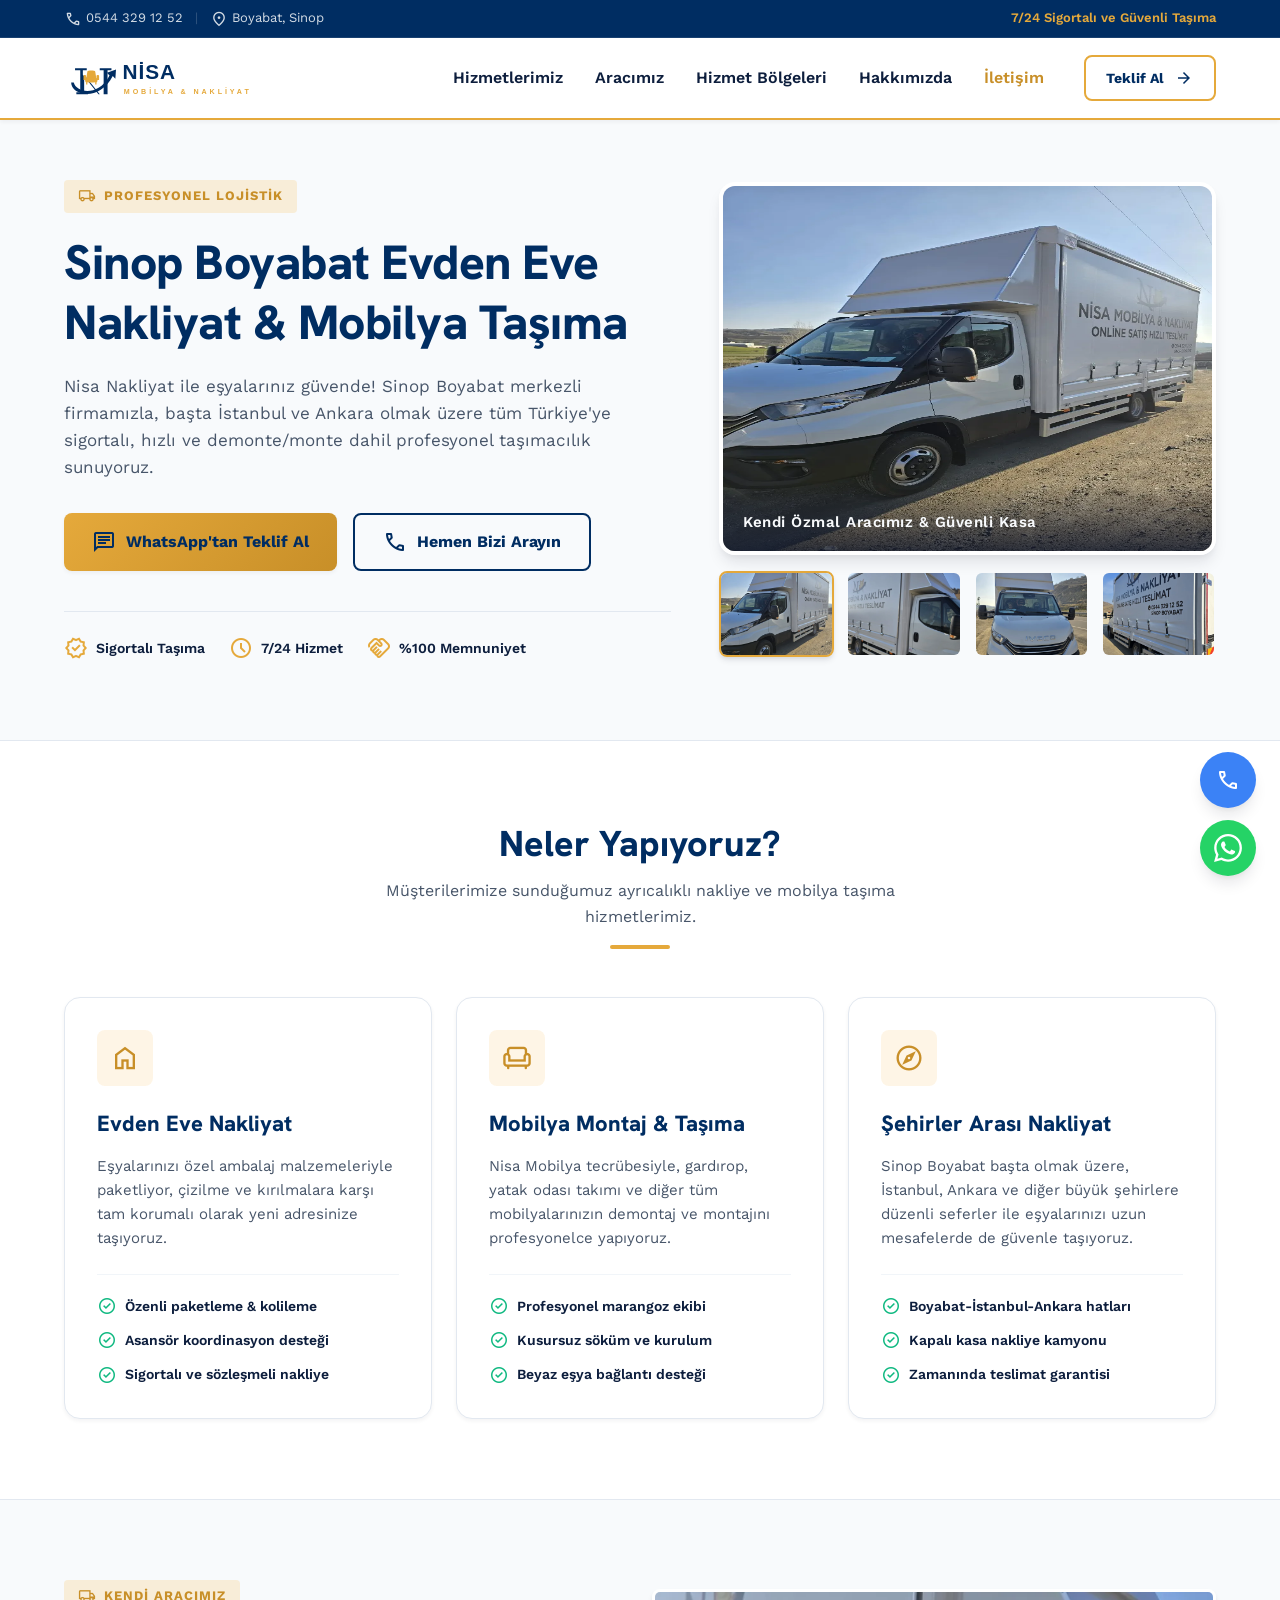
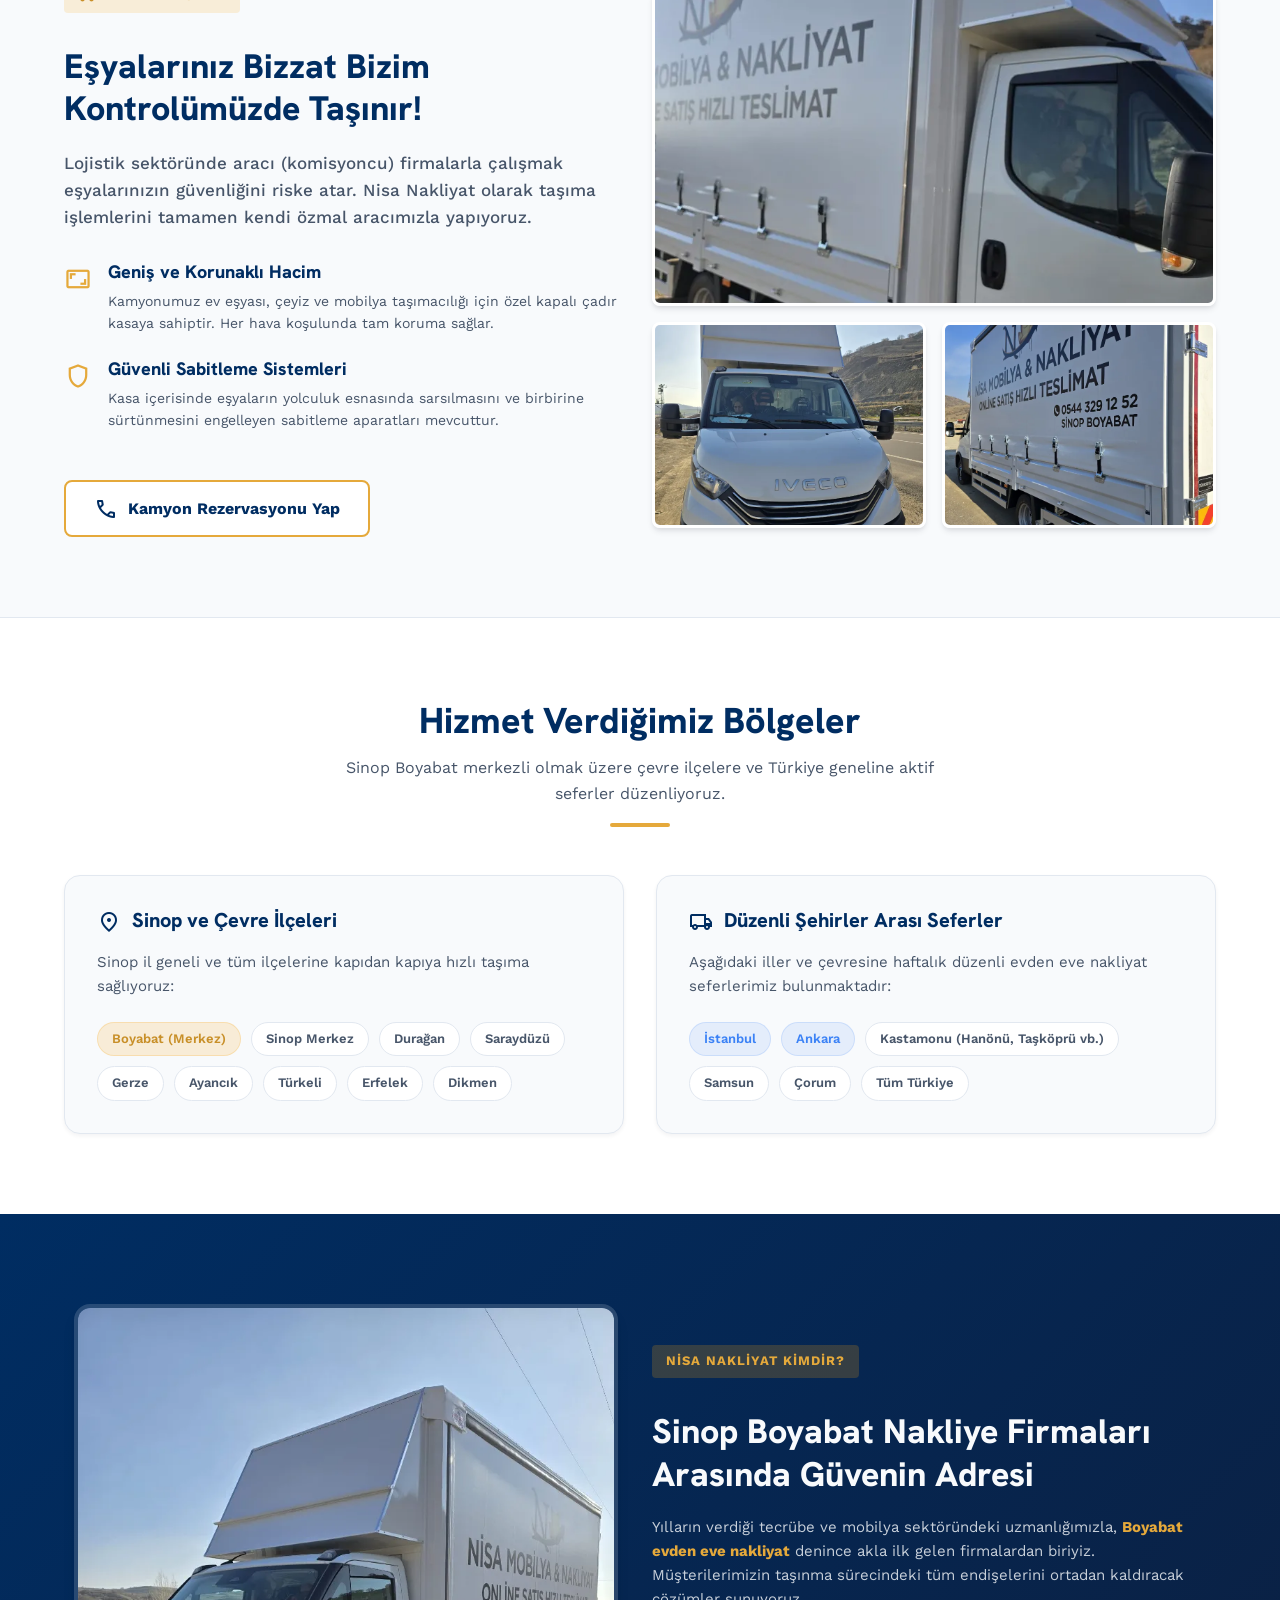
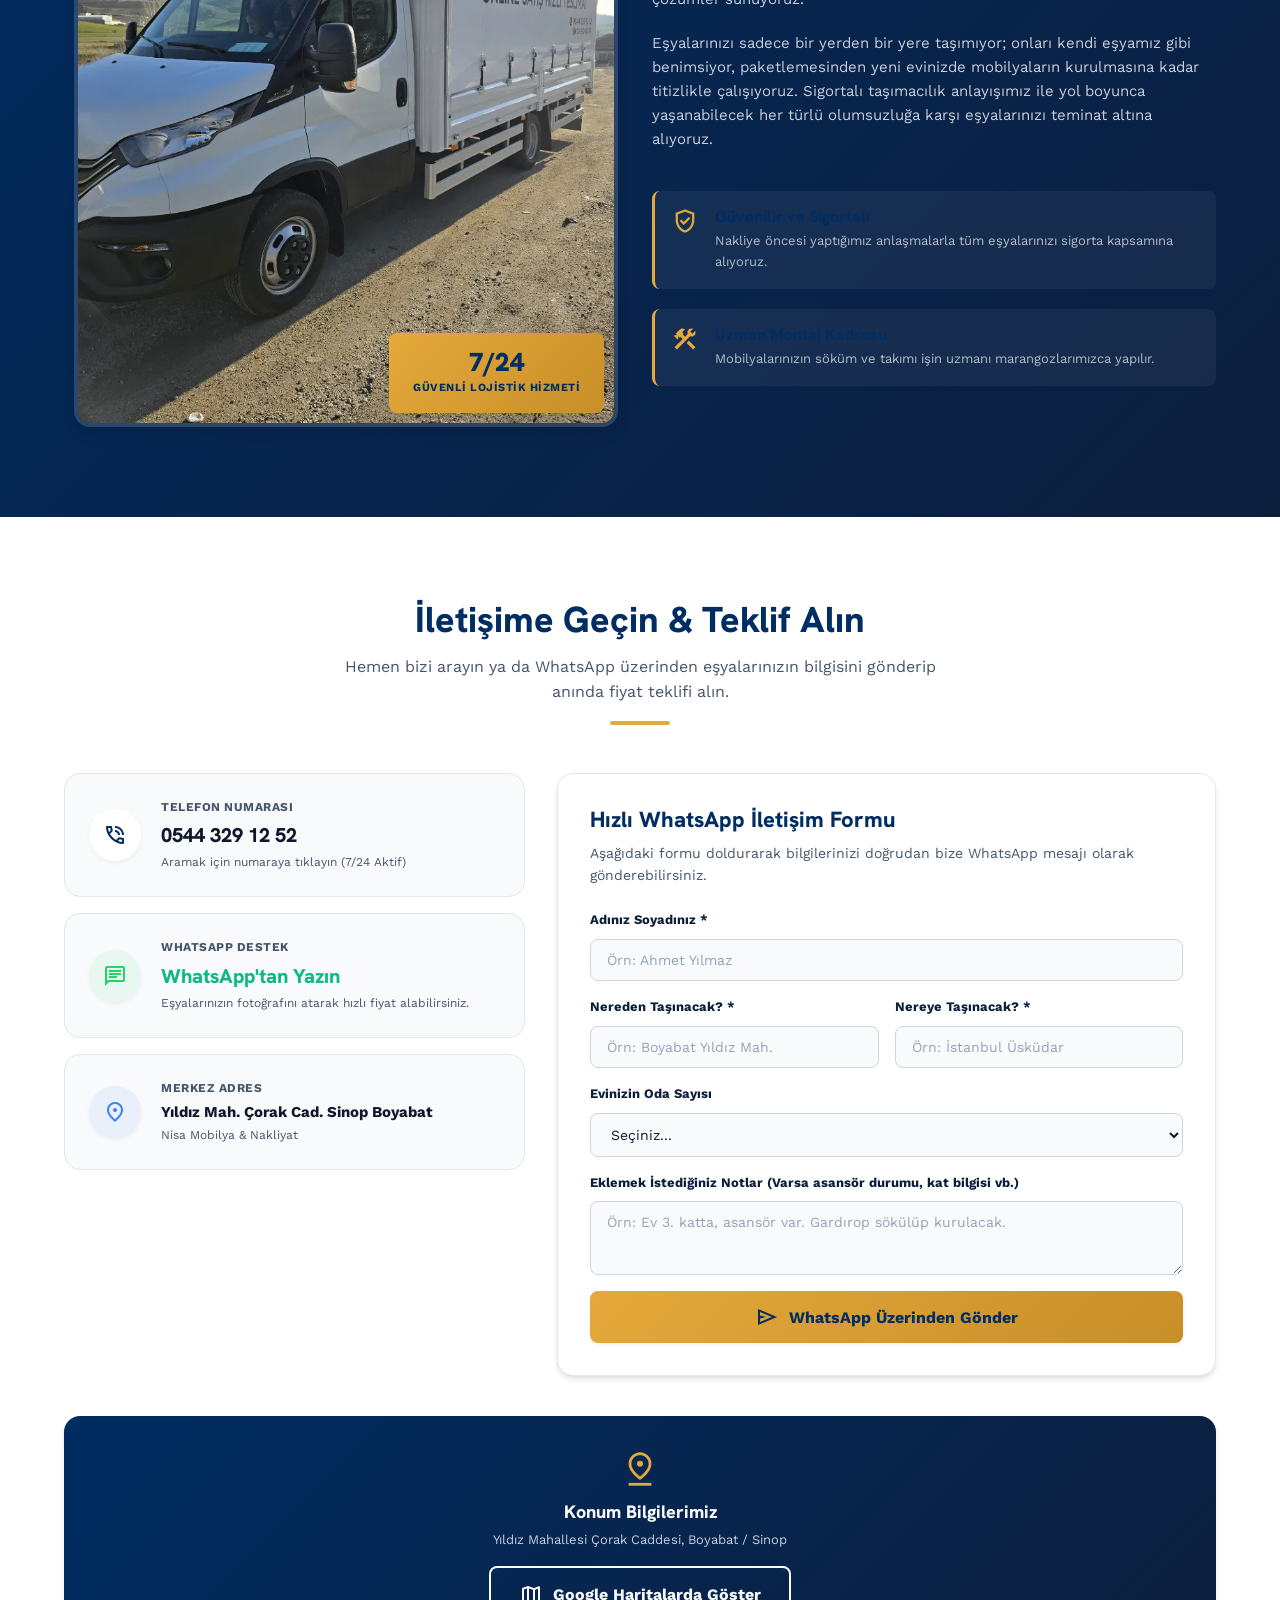
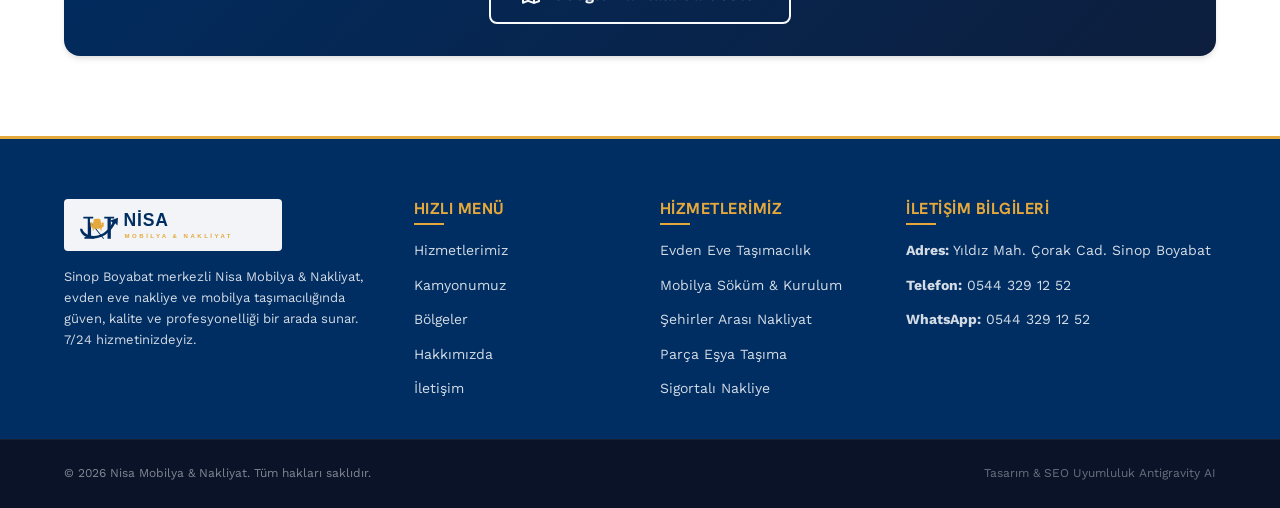
==== commit 46d4b432: "style: update branding colors and logo to match truck canvas, add favicon" ====
--- a/index.html
+++ b/index.html
@@ -30,6 +30,9 @@
   <link rel="preconnect" href="https://fonts.gstatic.com" crossorigin>
   <link href="https://fonts.googleapis.com/css2?family=Hanken+Grotesk:wght@400;600;700;800;900&family=Work+Sans:wght@400;500;600&display=swap" rel="stylesheet">
   <link href="https://fonts.googleapis.com/css2?family=Material+Symbols+Outlined:wght,FILL@100..700,0..1" rel="stylesheet" />
+
+  <!-- Favicon -->
+  <link rel="icon" type="image/svg+xml" href="images/favicon.svg">
 
   <!-- Stylesheet -->
   <link rel="stylesheet" href="style.css">
--- a/style.css
+++ b/style.css
@@ -5,10 +5,10 @@
    ========================================== */
 :root {
   /* Color Palette */
-  --primary-navy: #0f172a;       /* Slate 900 (Deep Navy) */
-  --primary-light: #1e293b;      /* Slate 800 */
-  --accent-gold: #f59e0b;       /* Amber 500 (Golden Gold) */
-  --accent-gold-hover: #d97706; /* Amber 600 */
+  --primary-navy: #002D62;       /* Exact Royal Navy Blue from Truck */
+  --primary-light: #0d1e3d;      /* Dark Accent Blue */
+  --accent-gold: #E5A93B;       /* Exact Gold from Truck Logo */
+  --accent-gold-hover: #c88f28; /* Darker Gold for hover states */
   --accent-blue: #3b82f6;       /* Blue 500 */
   
   --text-dark: #0f172a;         /* Body Text Dark */
@@ -17,8 +17,8 @@
   
   --bg-white: #ffffff;
   --bg-light: #f8fafc;          /* Light Gray-Blue background */
-  --bg-navy-gradient: linear-gradient(135deg, #0b1d3a 0%, #1e3a8a 100%);
-  --bg-gold-gradient: linear-gradient(135deg, #f59e0b 0%, #d97706 100%);
+  --bg-navy-gradient: linear-gradient(135deg, #002D62 0%, #0d1e3d 100%);
+  --bg-gold-gradient: linear-gradient(135deg, #E5A93B 0%, #c88f28 100%);
   
   /* Status Colors */
   --color-green: #25d366;       /* WhatsApp Green */
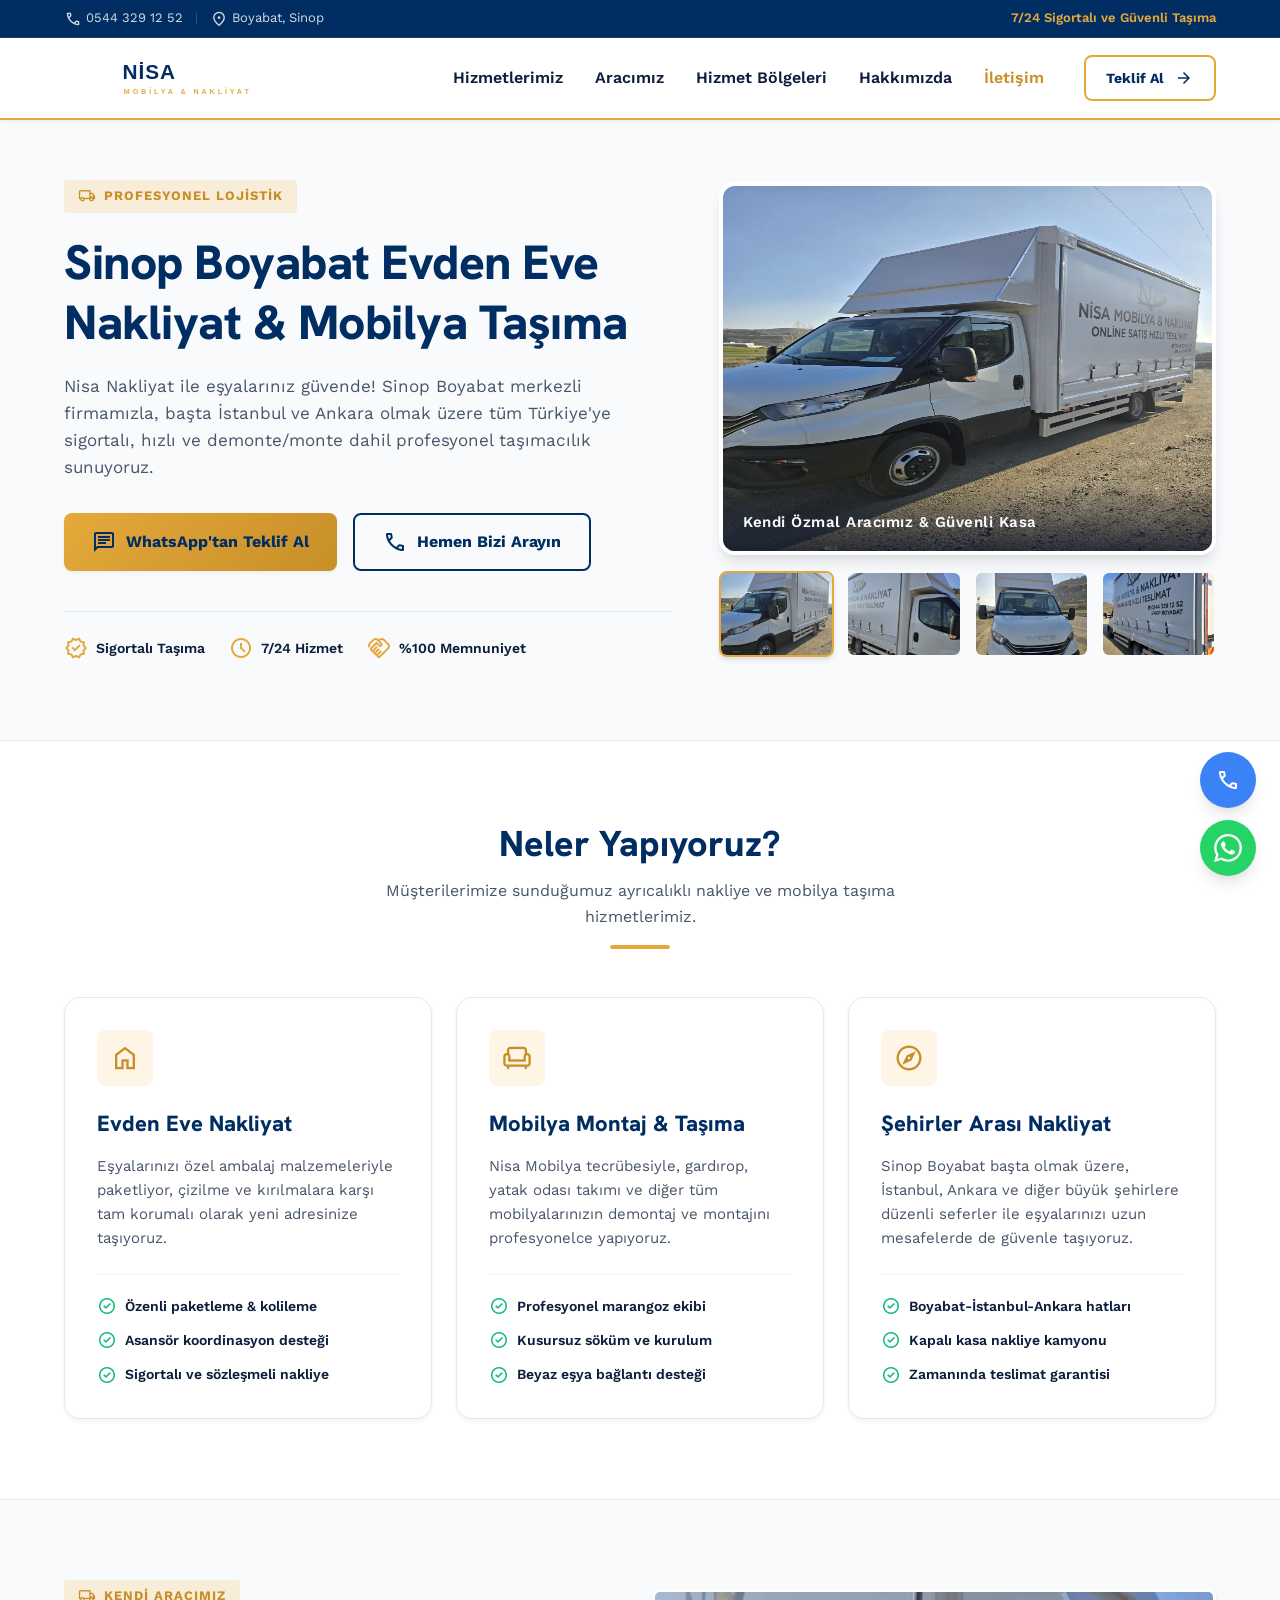
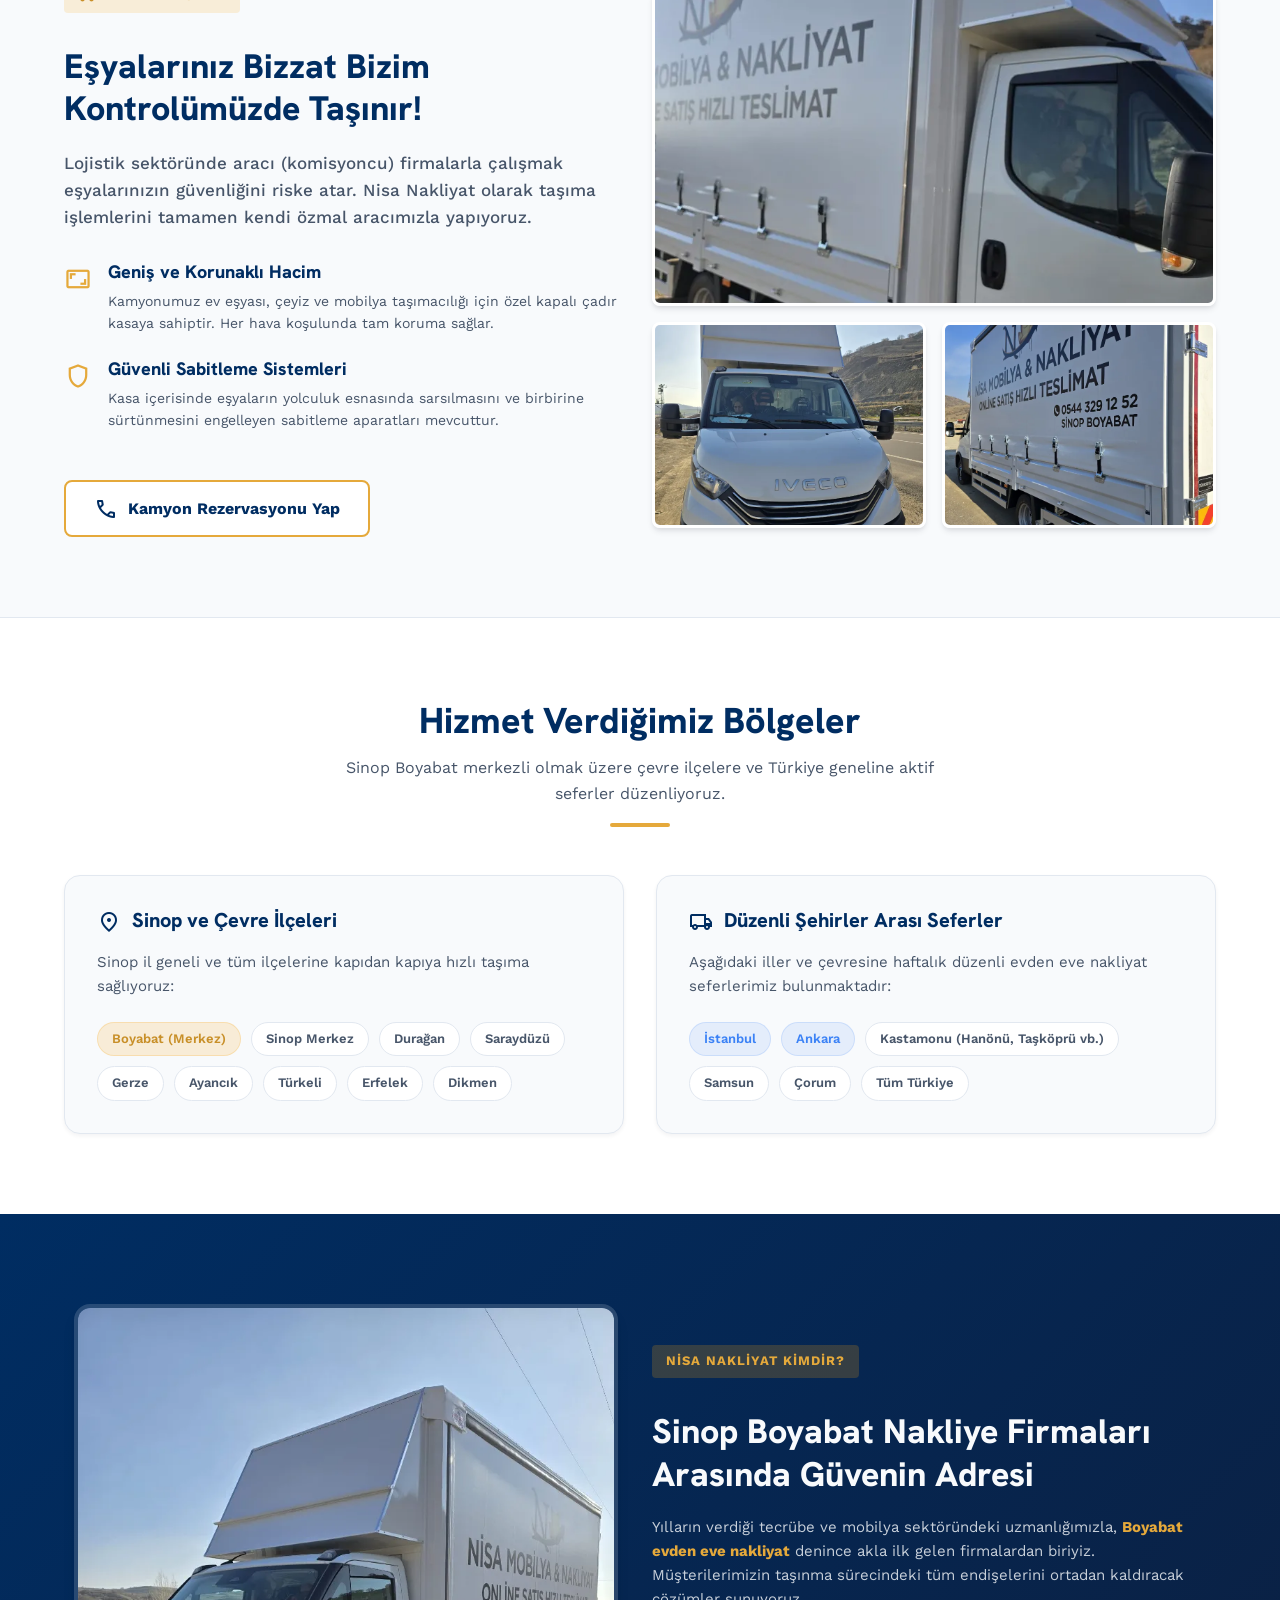
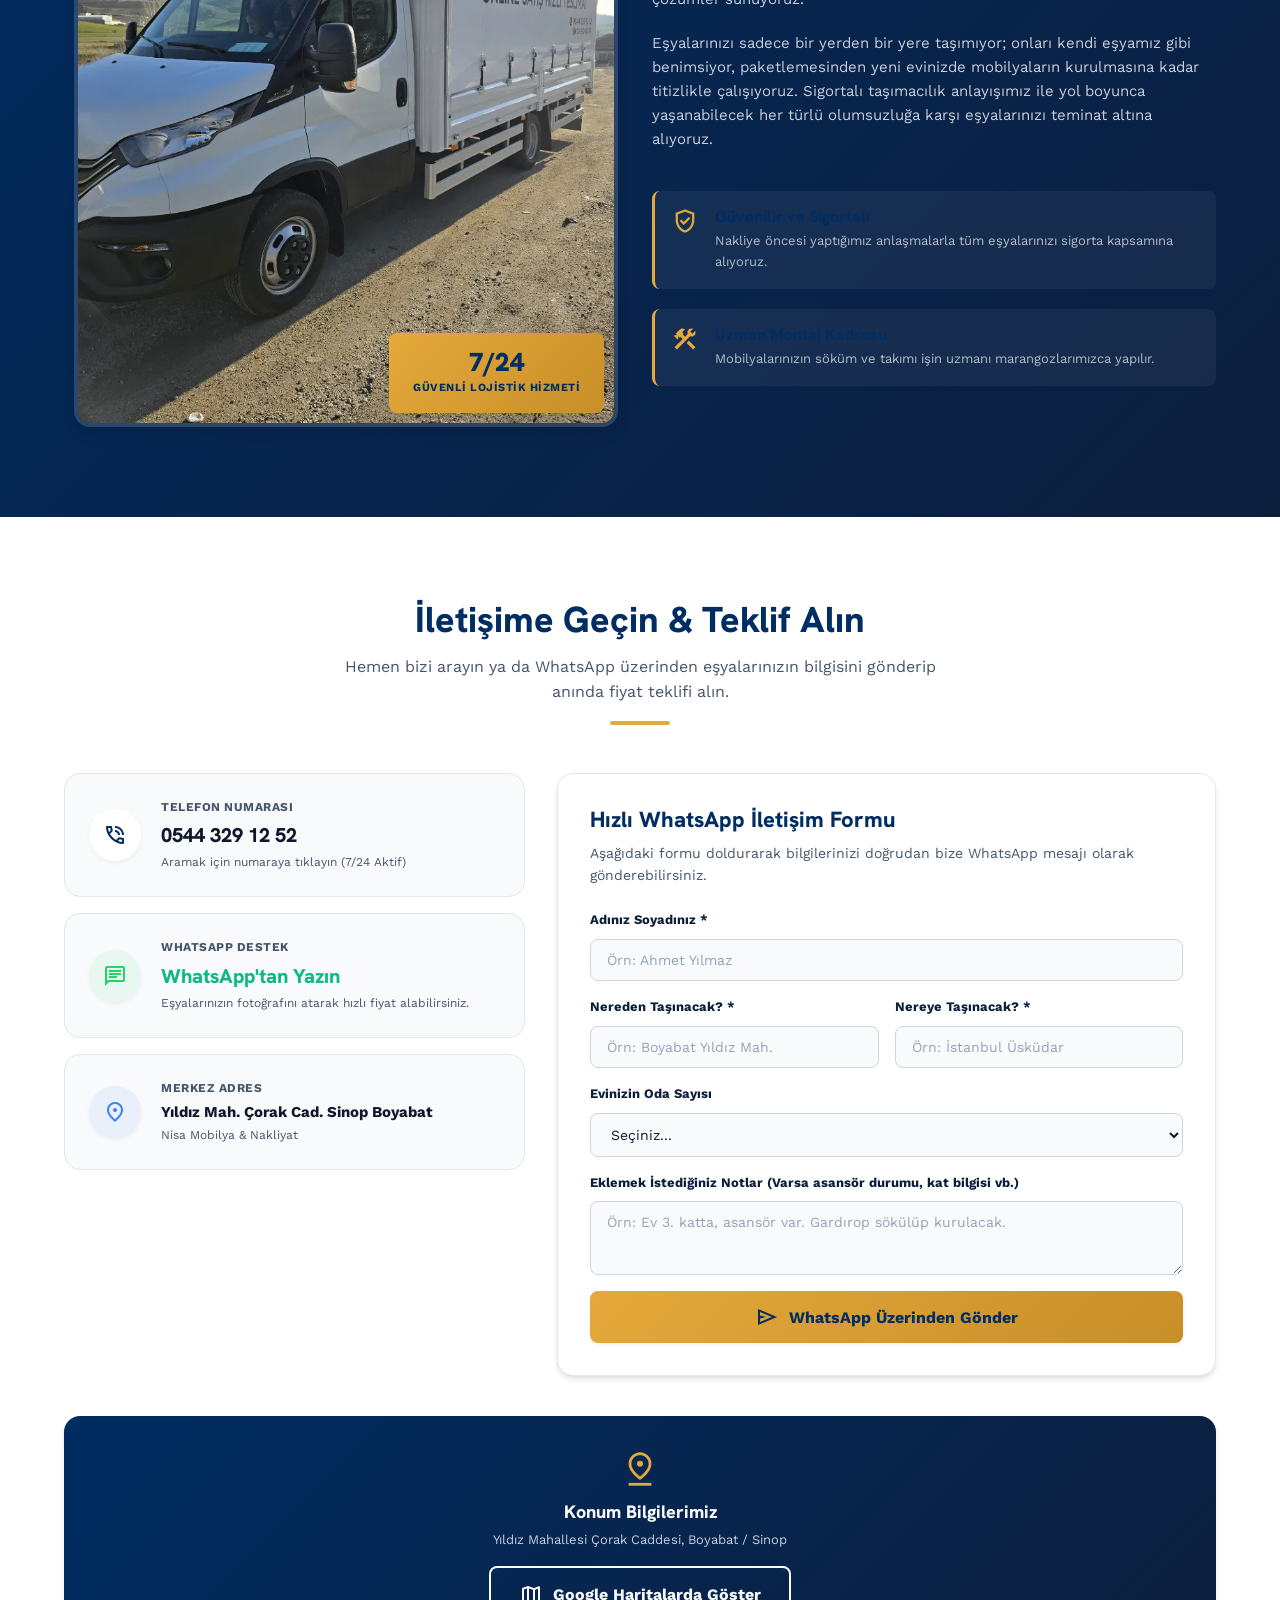
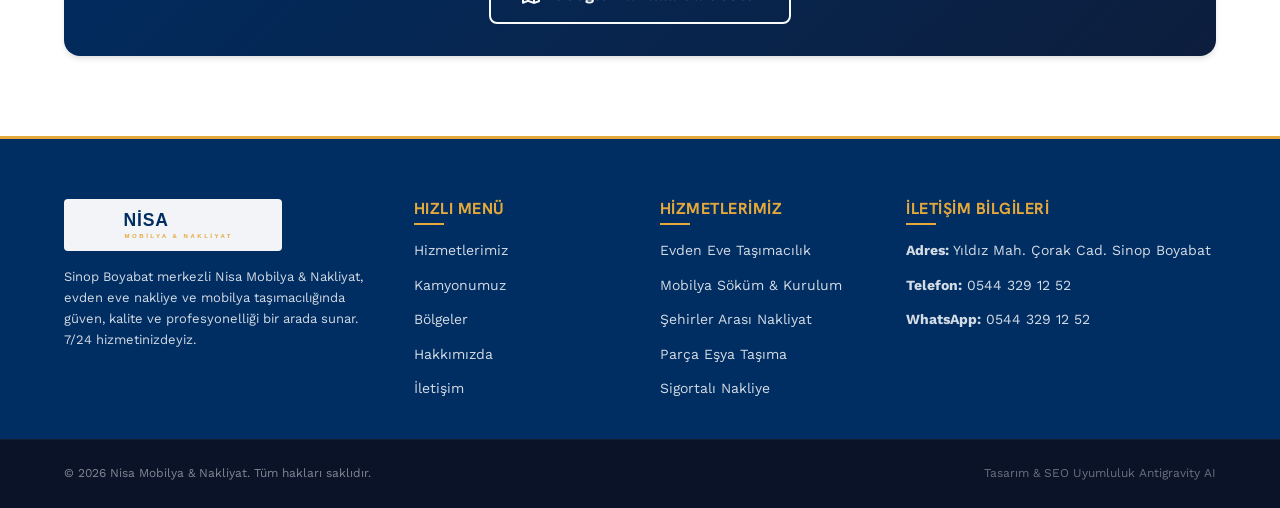
==== commit cd79c0d8: "style: replace manual vector logo with official cropped logo.png for pixel-perfect branding and favi" ====
--- a/index.html
+++ b/index.html
@@ -32,7 +32,7 @@
   <link href="https://fonts.googleapis.com/css2?family=Material+Symbols+Outlined:wght,FILL@100..700,0..1" rel="stylesheet" />
 
   <!-- Favicon -->
-  <link rel="icon" type="image/svg+xml" href="images/favicon.svg">
+  <link rel="icon" type="image/png" href="images/logo.png">
 
   <!-- Stylesheet -->
   <link rel="stylesheet" href="style.css">
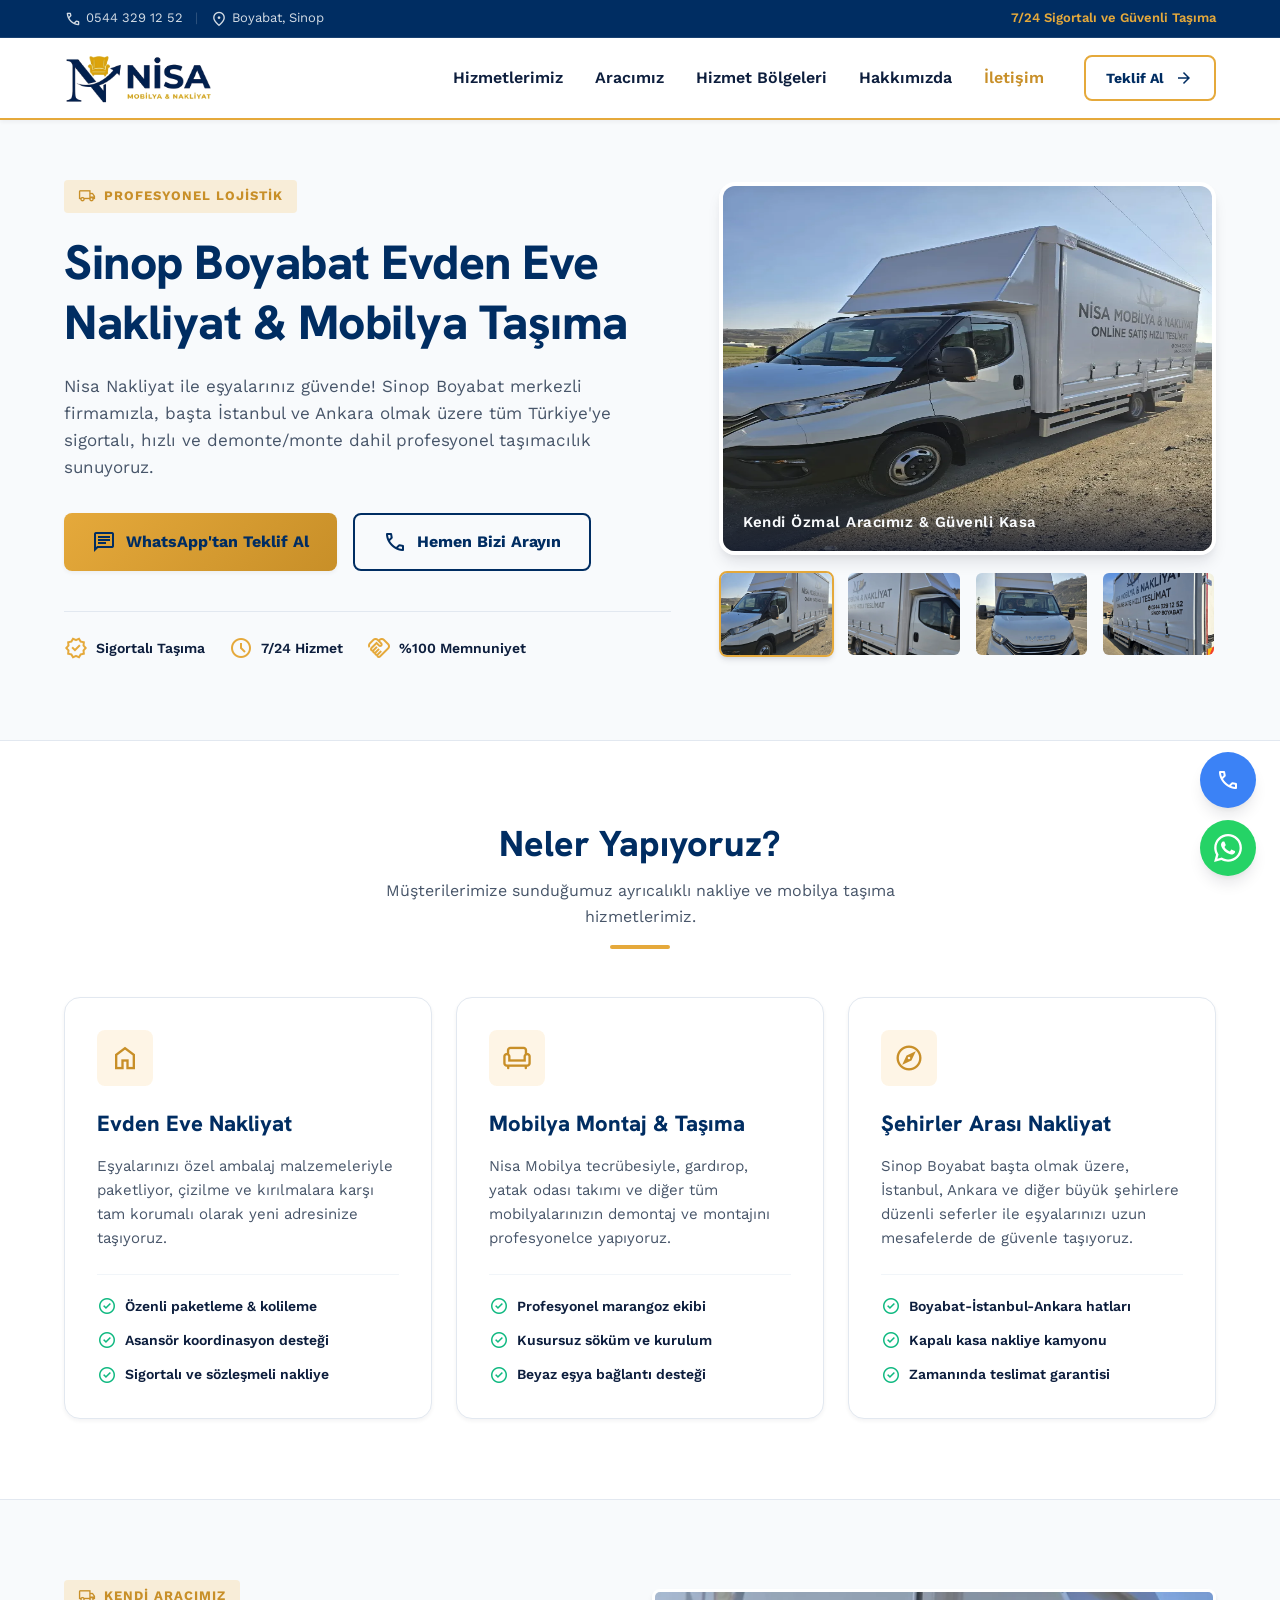
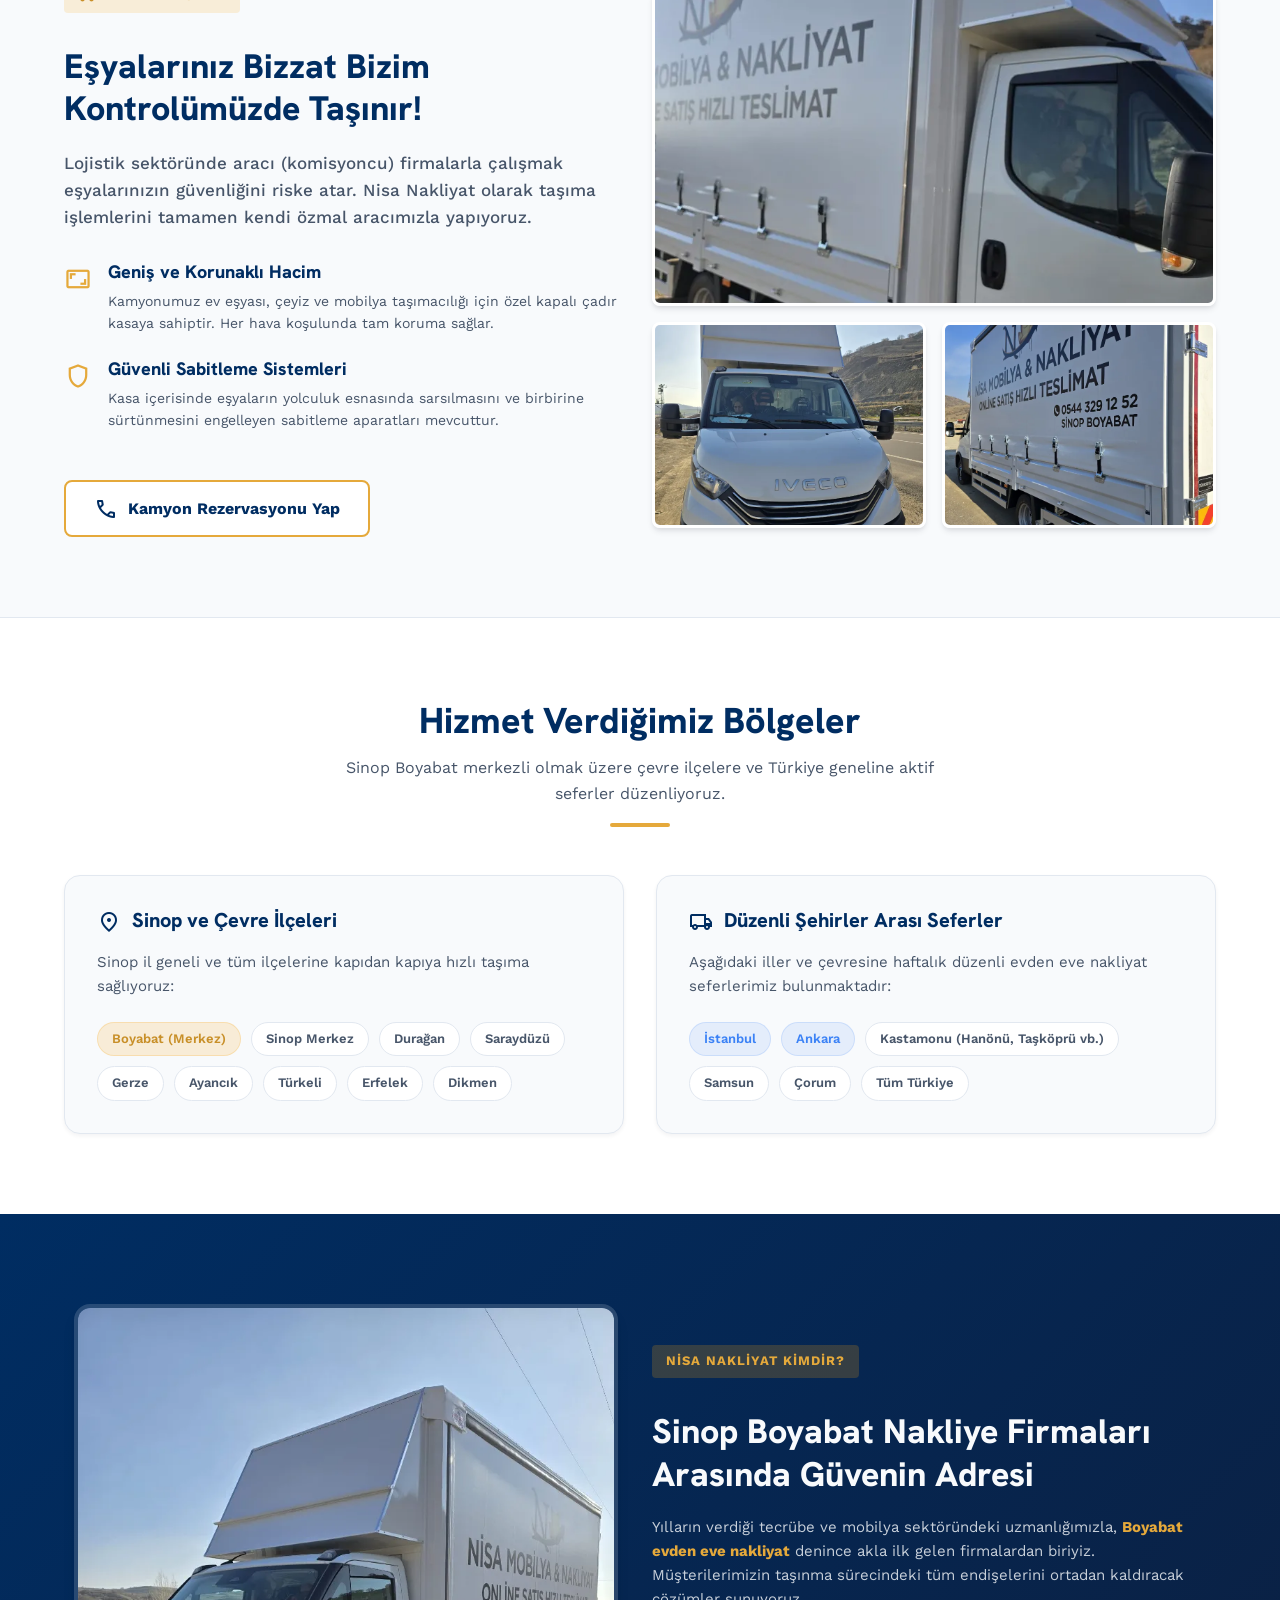
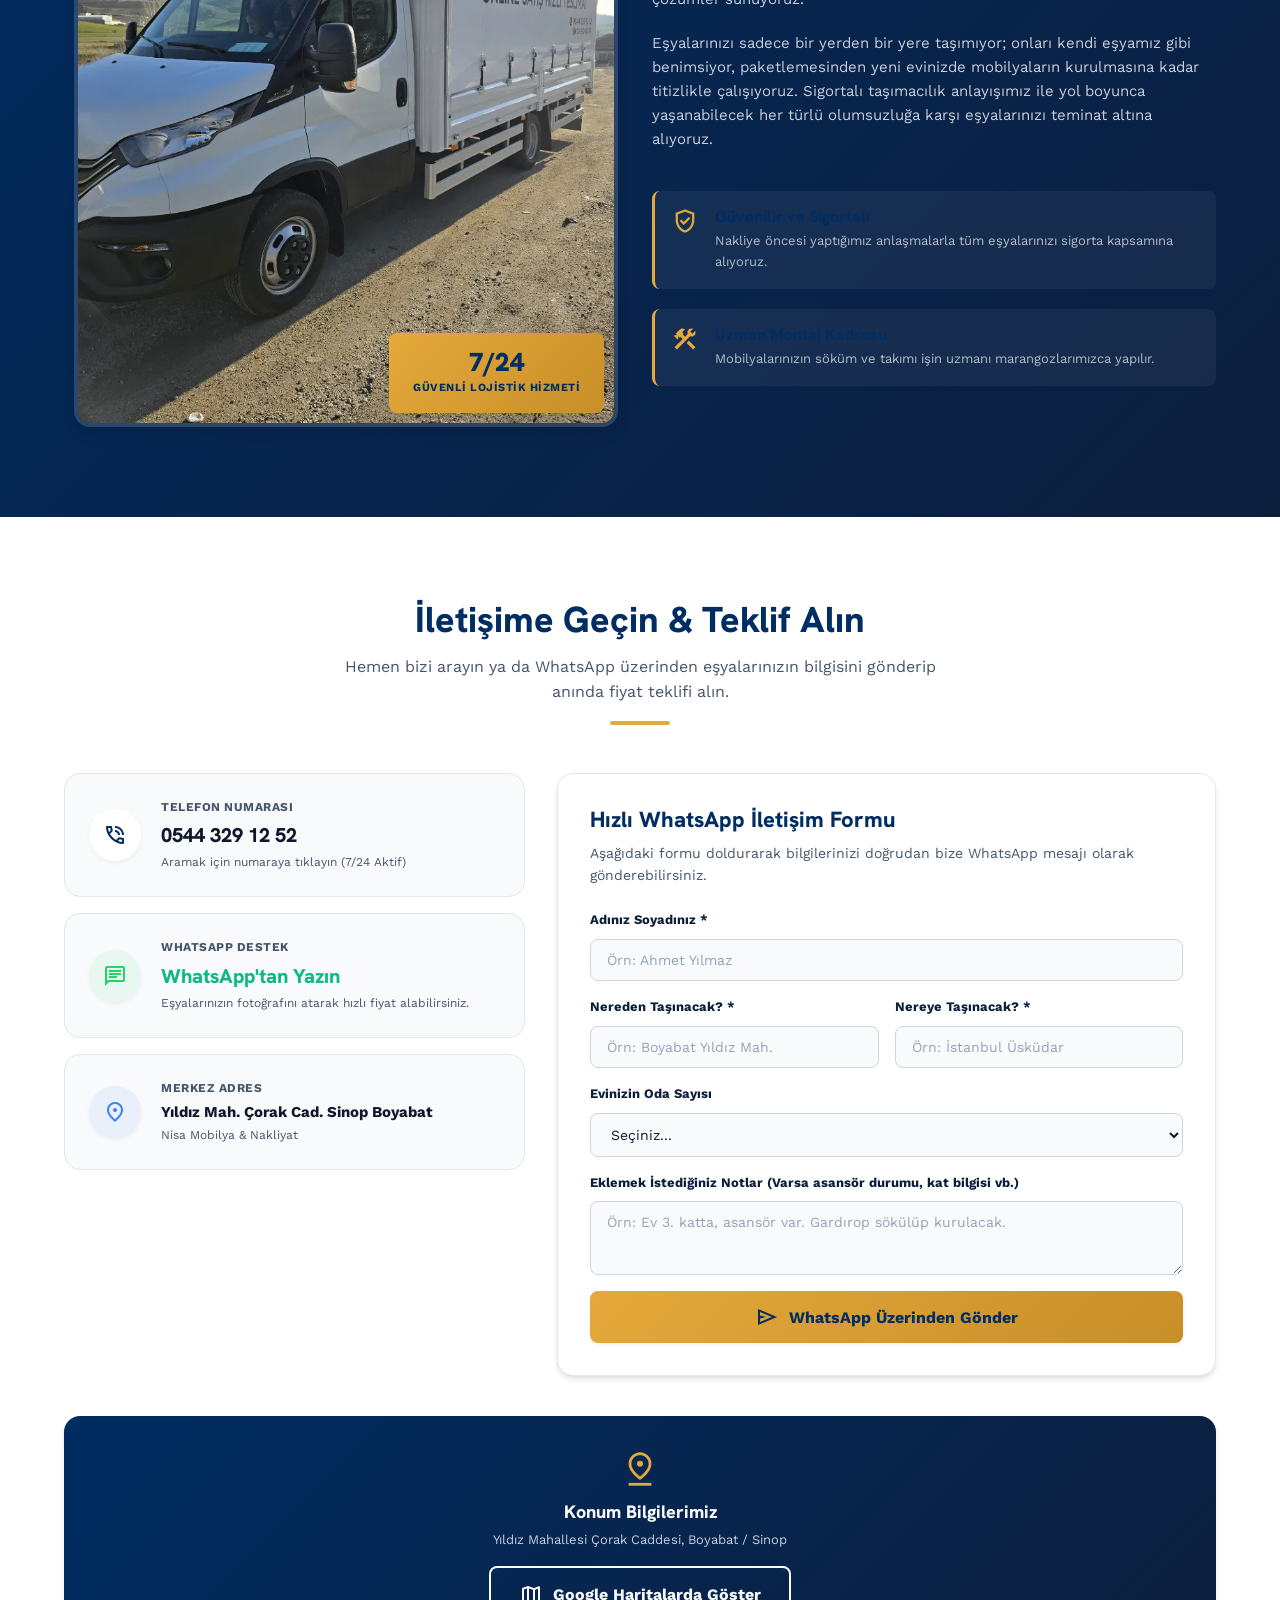
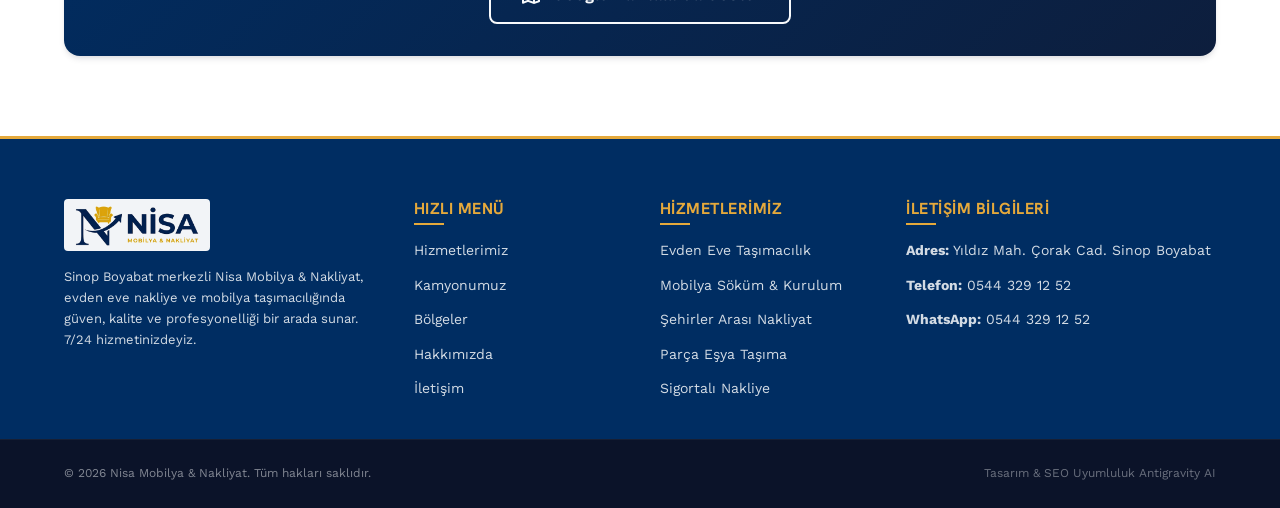
==== commit ebace5bc: "style: replace logo.svg with high-resolution transparent horizontal logo.png and favicon.png" ====
--- a/index.html
+++ b/index.html
@@ -32,7 +32,7 @@
   <link href="https://fonts.googleapis.com/css2?family=Material+Symbols+Outlined:wght,FILL@100..700,0..1" rel="stylesheet" />
 
   <!-- Favicon -->
-  <link rel="icon" type="image/png" href="images/logo.png">
+  <link rel="icon" type="image/png" href="images/favicon.png">
 
   <!-- Stylesheet -->
   <link rel="stylesheet" href="style.css">
@@ -144,7 +144,7 @@
   <header class="main-header">
     <div class="container header-container">
       <a href="#" class="logo-link">
-        <img src="images/logo.svg" alt="Nisa Mobilya & Nakliyat Logo" class="logo-img">
+        <img src="images/logo.png" alt="Nisa Mobilya & Nakliyat Logo" class="logo-img">
       </a>
       
       <!-- Mobile Menu Toggle Button -->
@@ -540,7 +540,7 @@
   <footer class="main-footer">
     <div class="container footer-grid">
       <div class="footer-brand">
-        <img src="images/logo.svg" alt="Nisa Nakliyat Logo" class="footer-logo">
+        <img src="images/logo.png" alt="Nisa Nakliyat Logo" class="footer-logo">
         <p class="footer-about">
           Sinop Boyabat merkezli Nisa Mobilya &amp; Nakliyat, evden eve nakliye ve mobilya taşımacılığında güven, kalite ve profesyonelliği bir arada sunar. 7/24 hizmetinizdeyiz.
         </p>
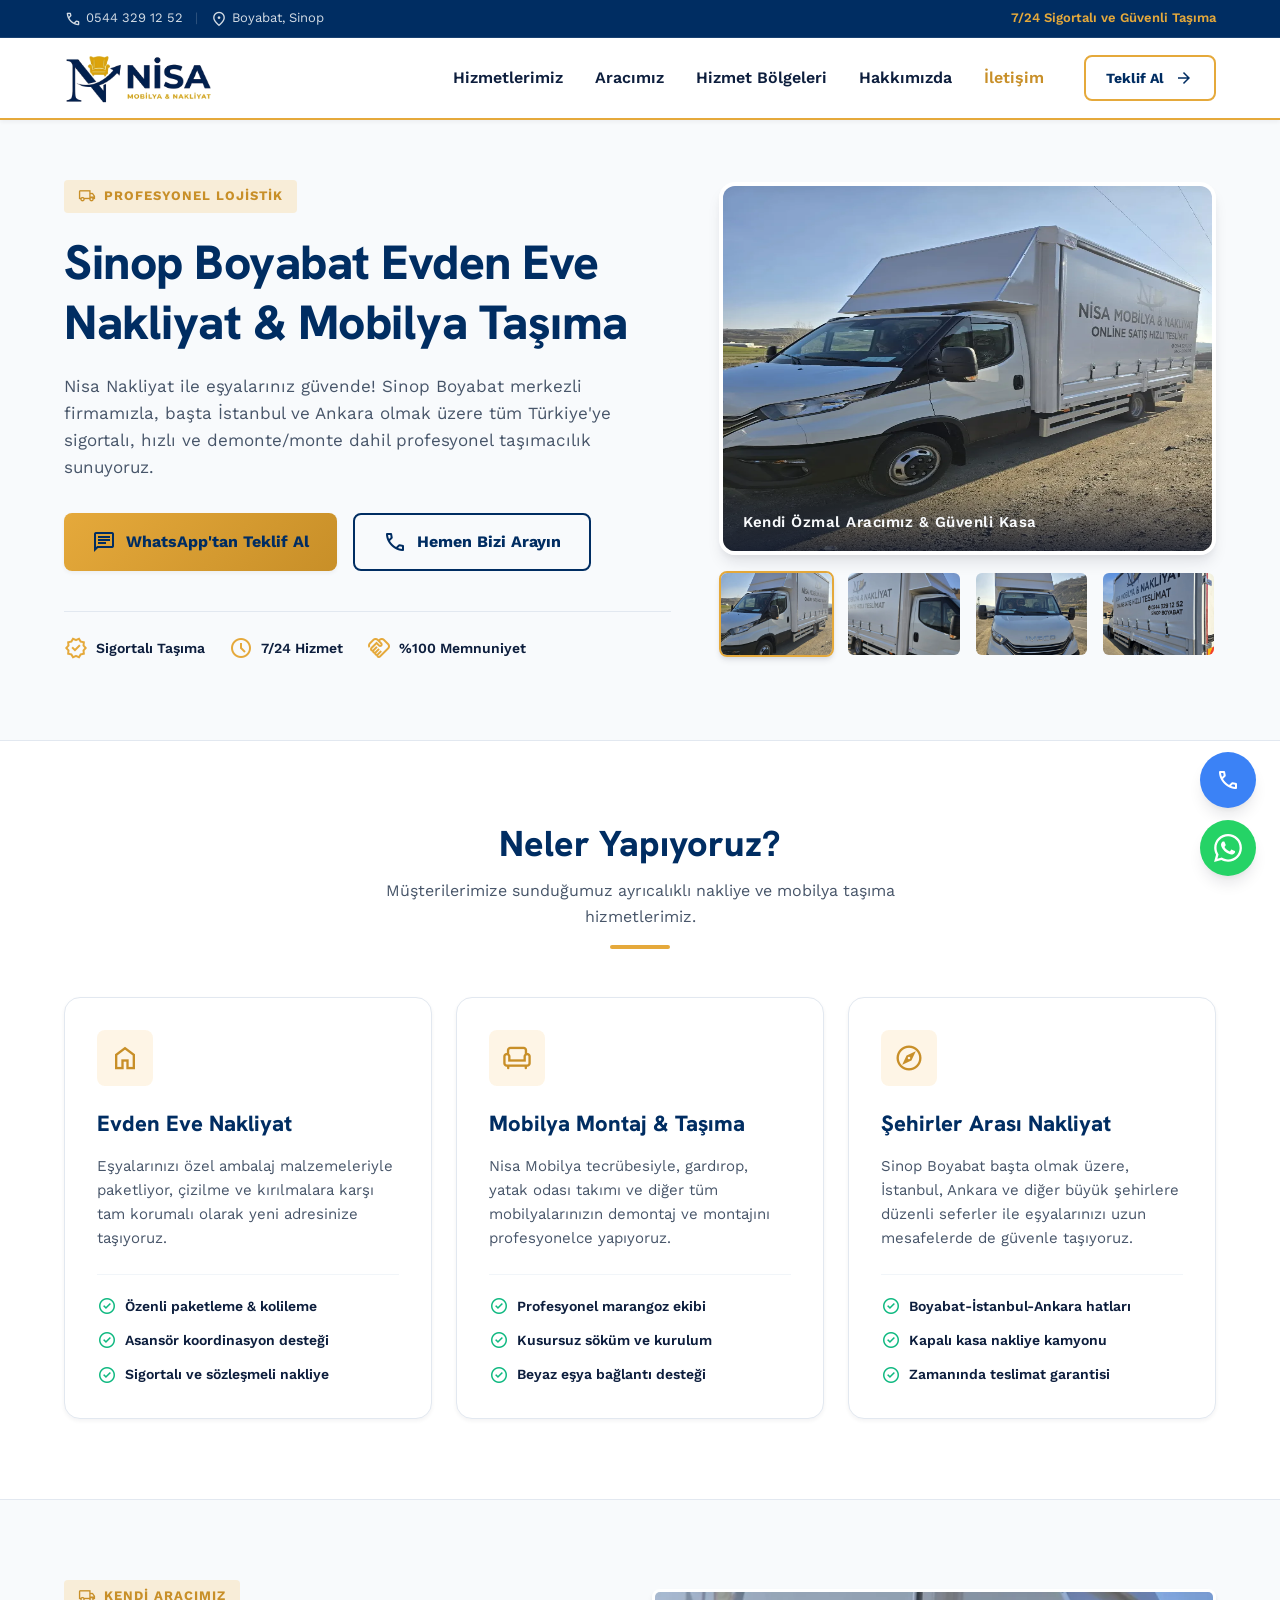
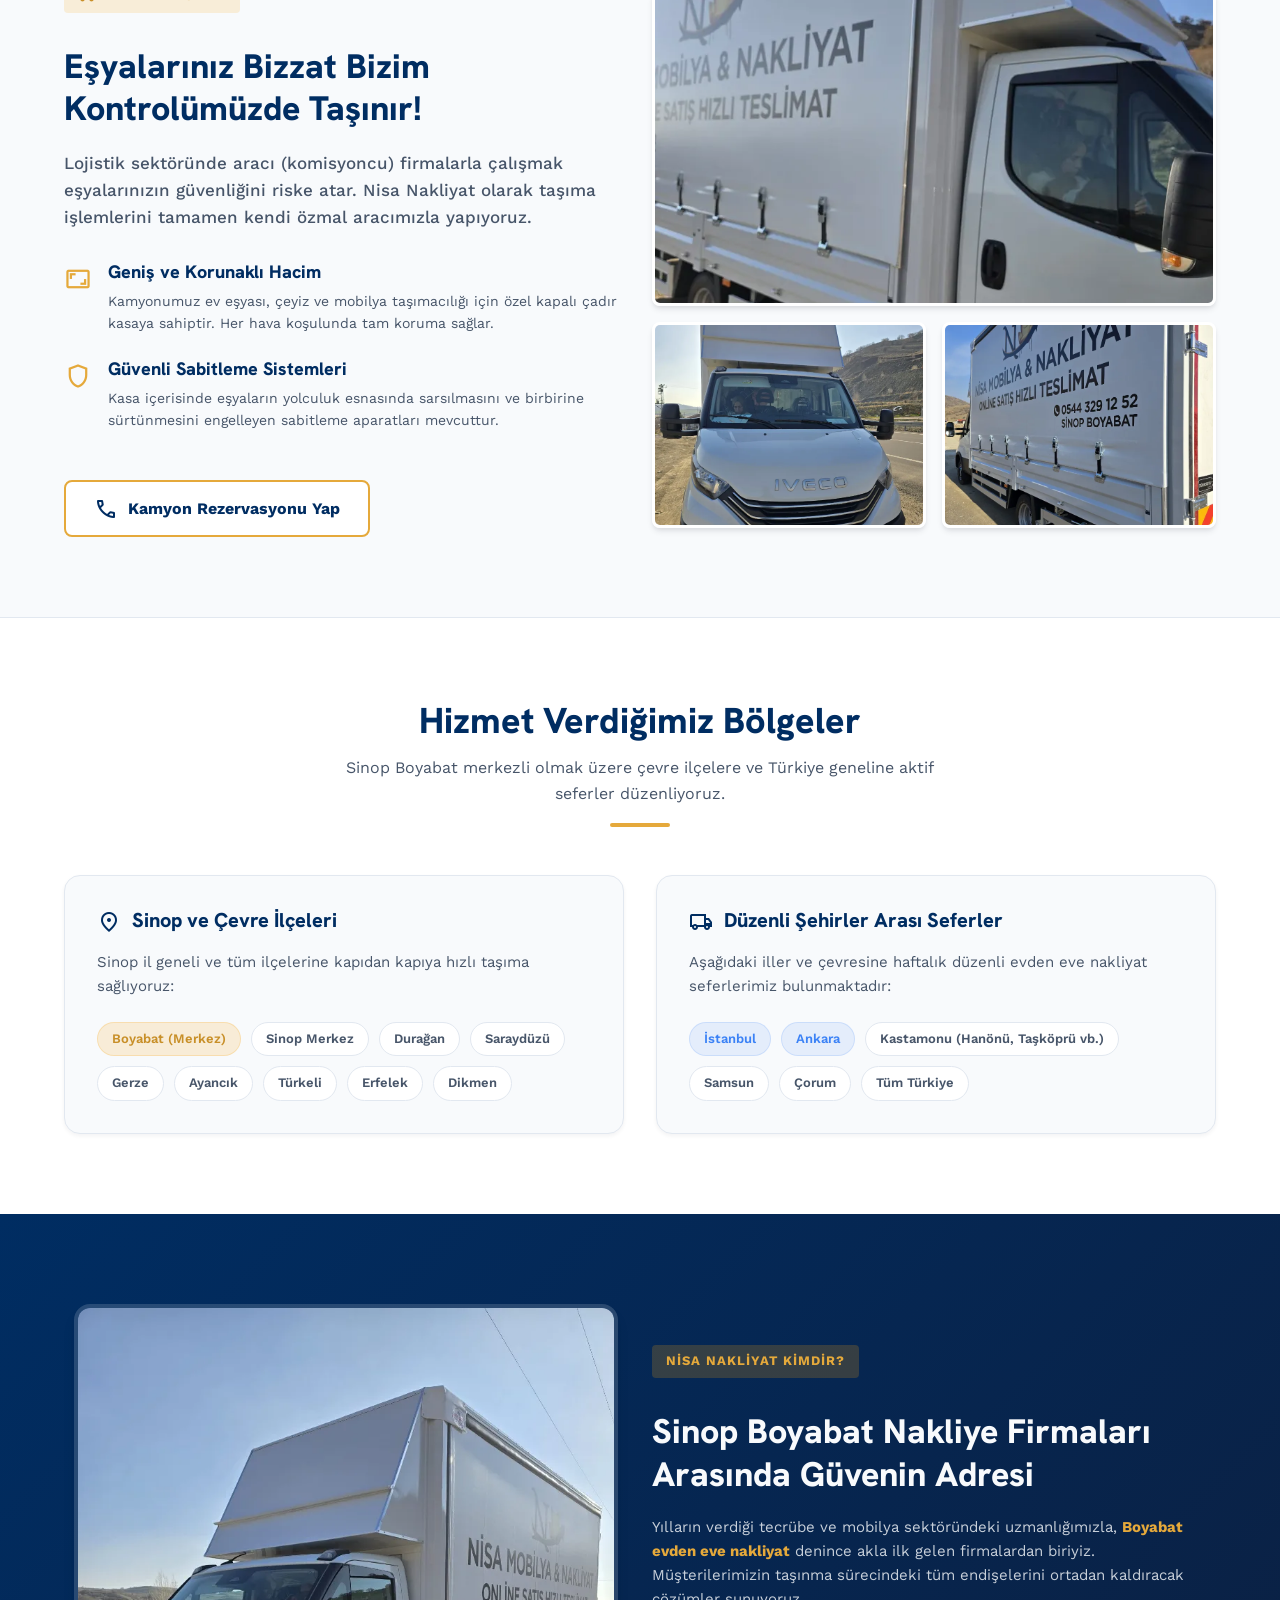
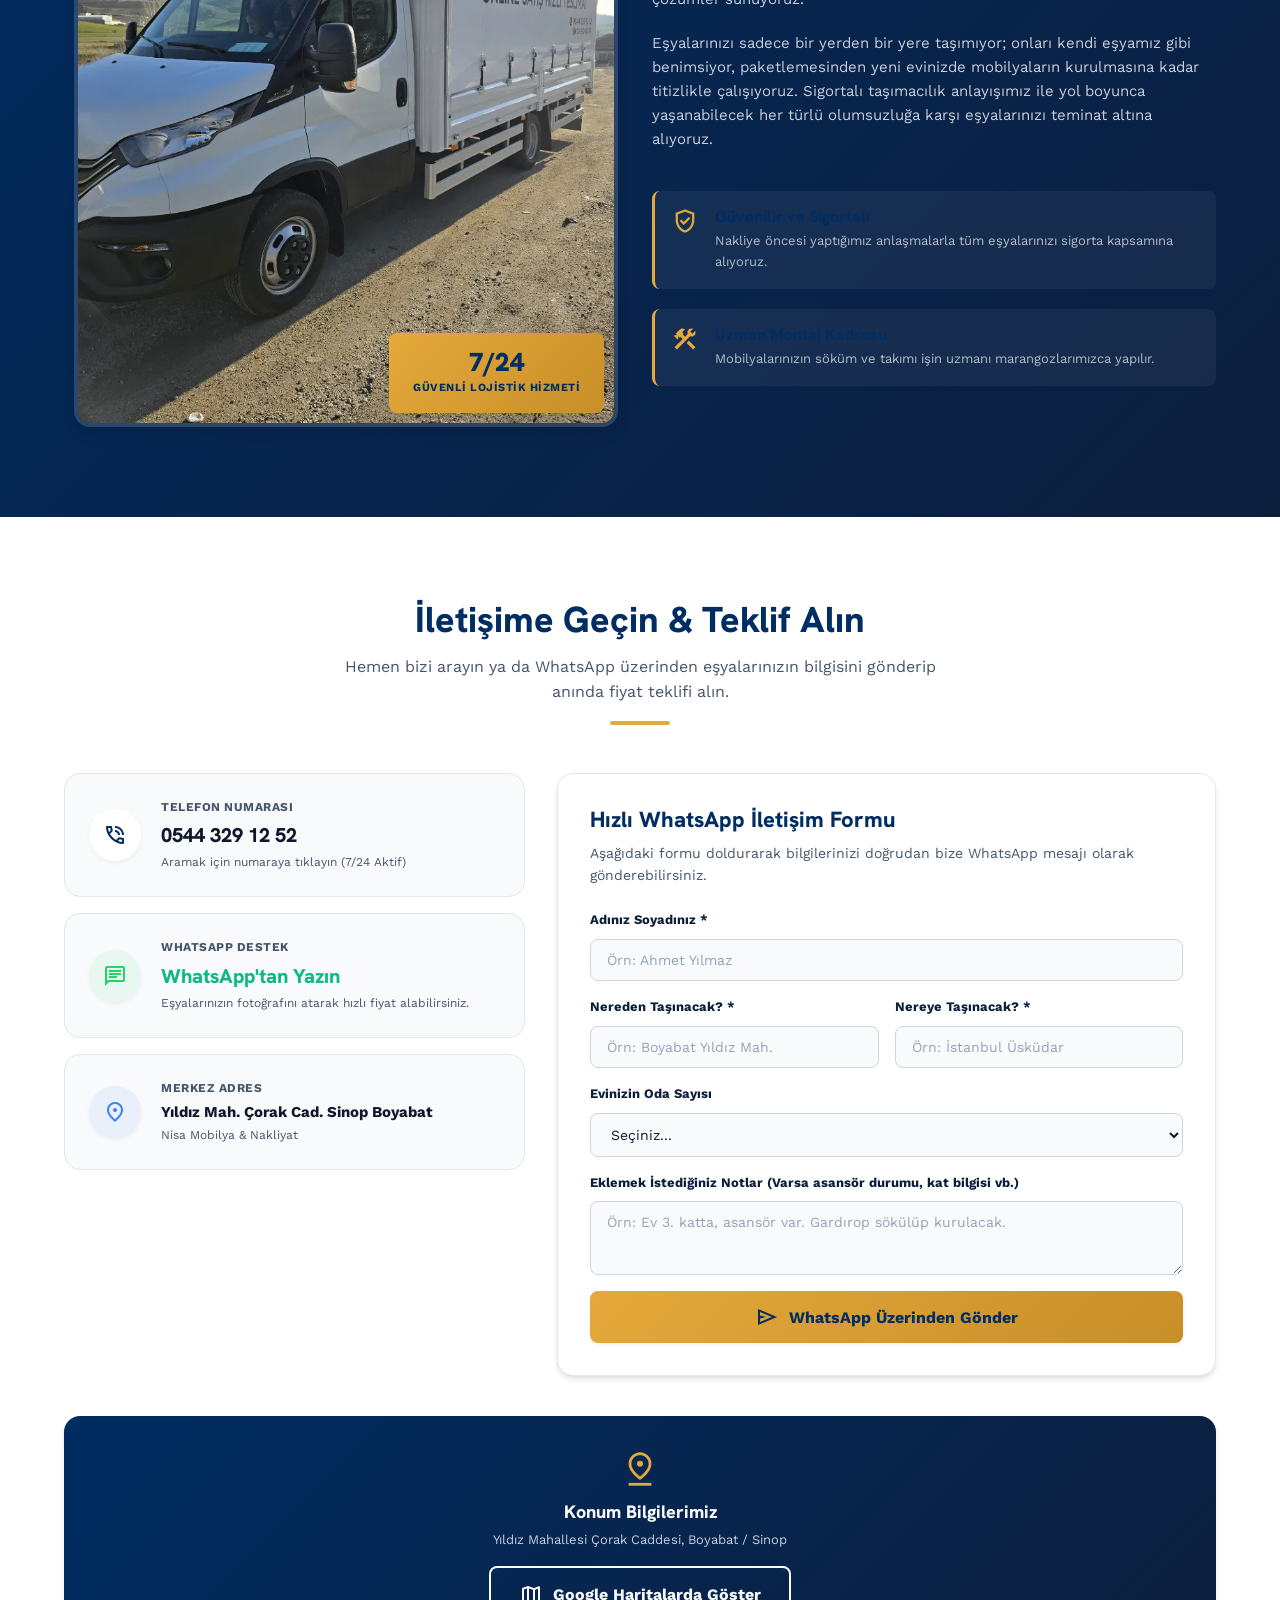
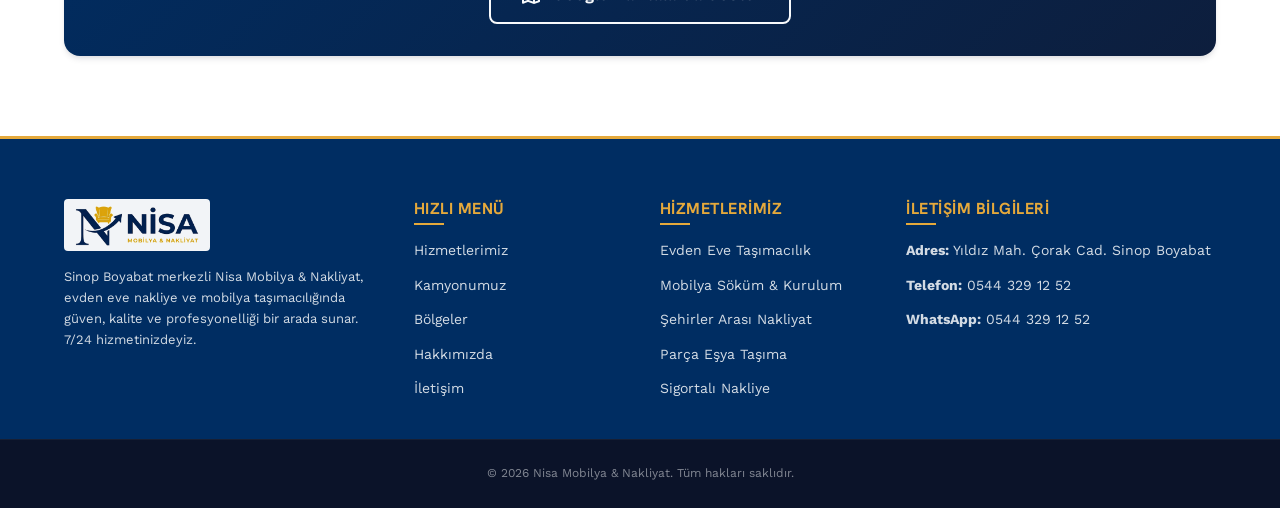
==== commit 5ea2ae01: "style: remove developer credit and center copyright text in footer" ====
--- a/index.html
+++ b/index.html
@@ -579,7 +579,6 @@
     <div class="footer-bottom">
       <div class="container footer-bottom-content">
         <p class="copyright">&copy; 2026 Nisa Mobilya &amp; Nakliyat. Tüm hakları saklıdır.</p>
-        <p class="developer">Tasarım &amp; SEO Uyumluluk Antigravity AI</p>
       </div>
     </div>
   </footer>
--- a/style.css
+++ b/style.css
@@ -1259,23 +1259,9 @@
 
 .footer-bottom-content {
   display: flex;
-  flex-direction: column;
-  justify-content: space-between;
-  align-items: center;
-  gap: 10px;
+  justify-content: center;
+  align-items: center;
   text-align: center;
-}
-
-@media (min-width: 576px) {
-  .footer-bottom-content {
-    flex-direction: row;
-    gap: 0;
-    text-align: left;
-  }
-}
-
-.developer {
-  color: rgba(248, 250, 252, 0.4);
 }
 
 /* ==========================================
